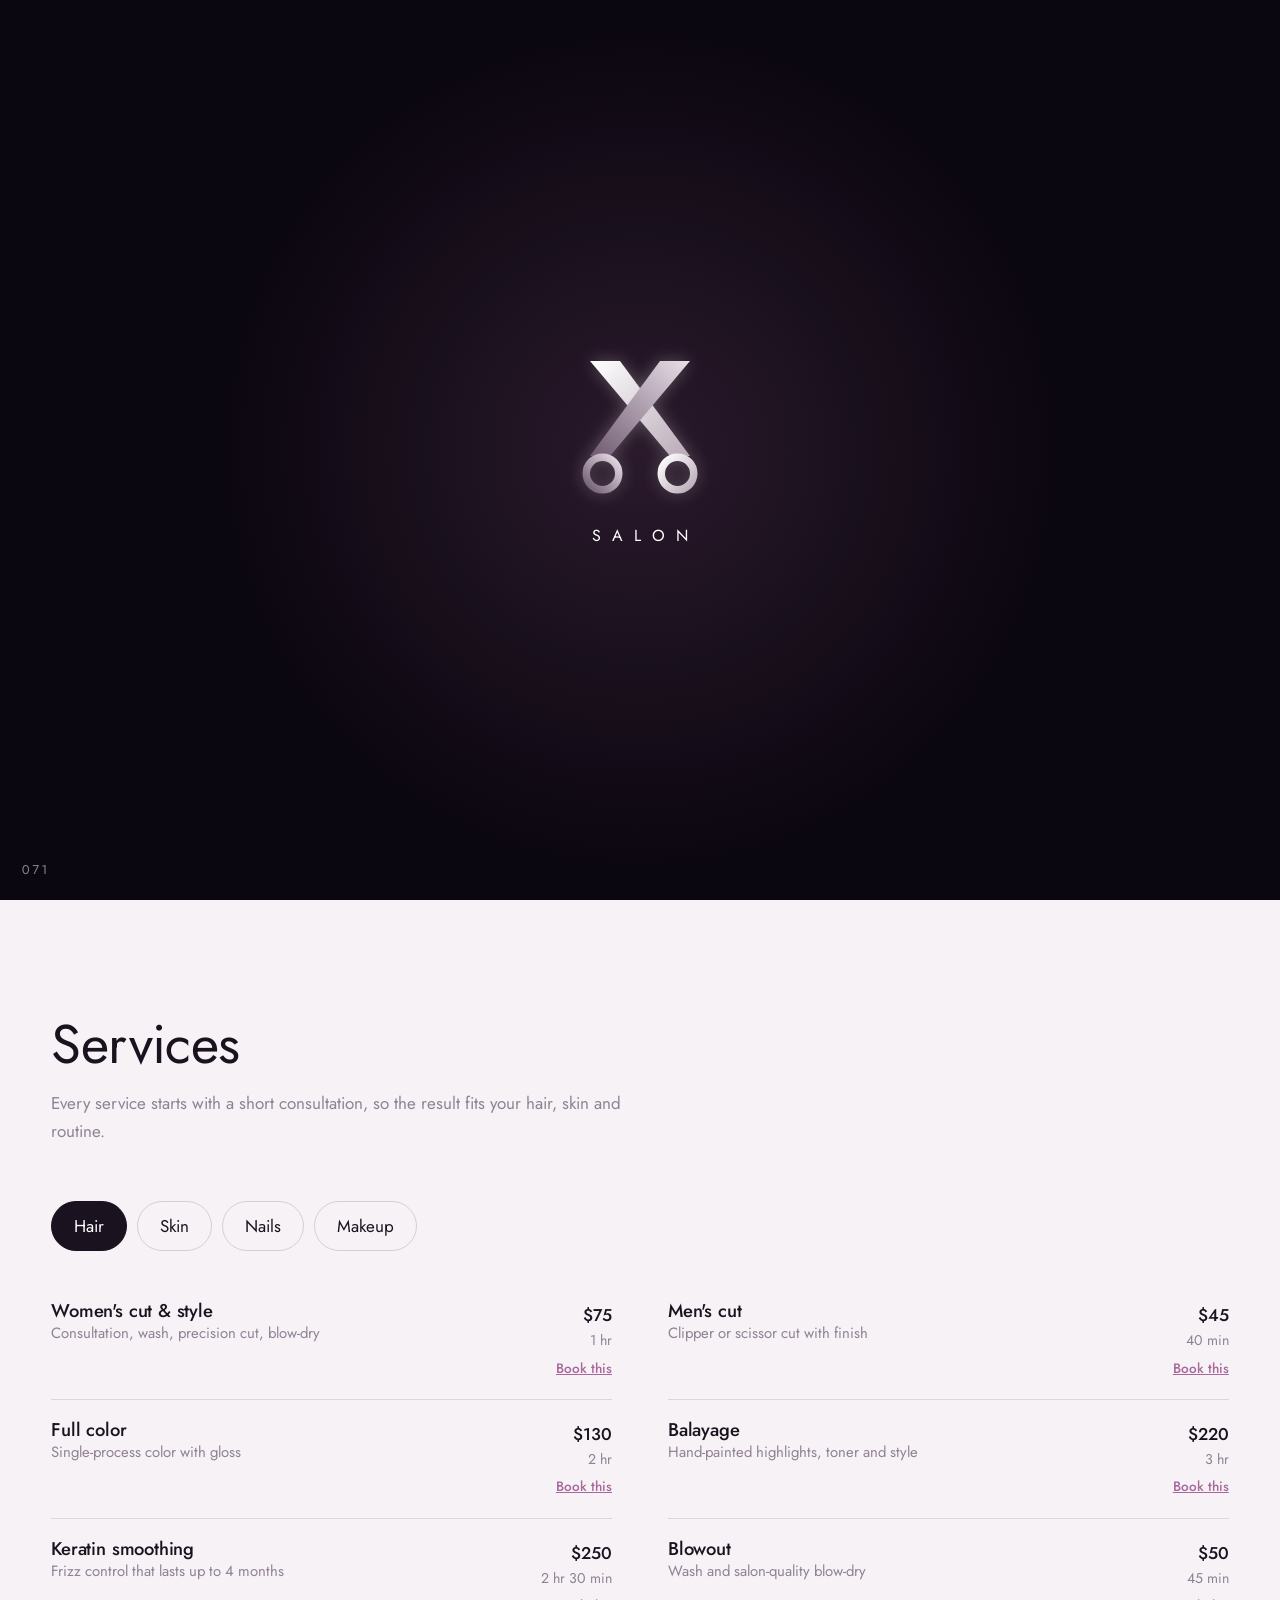
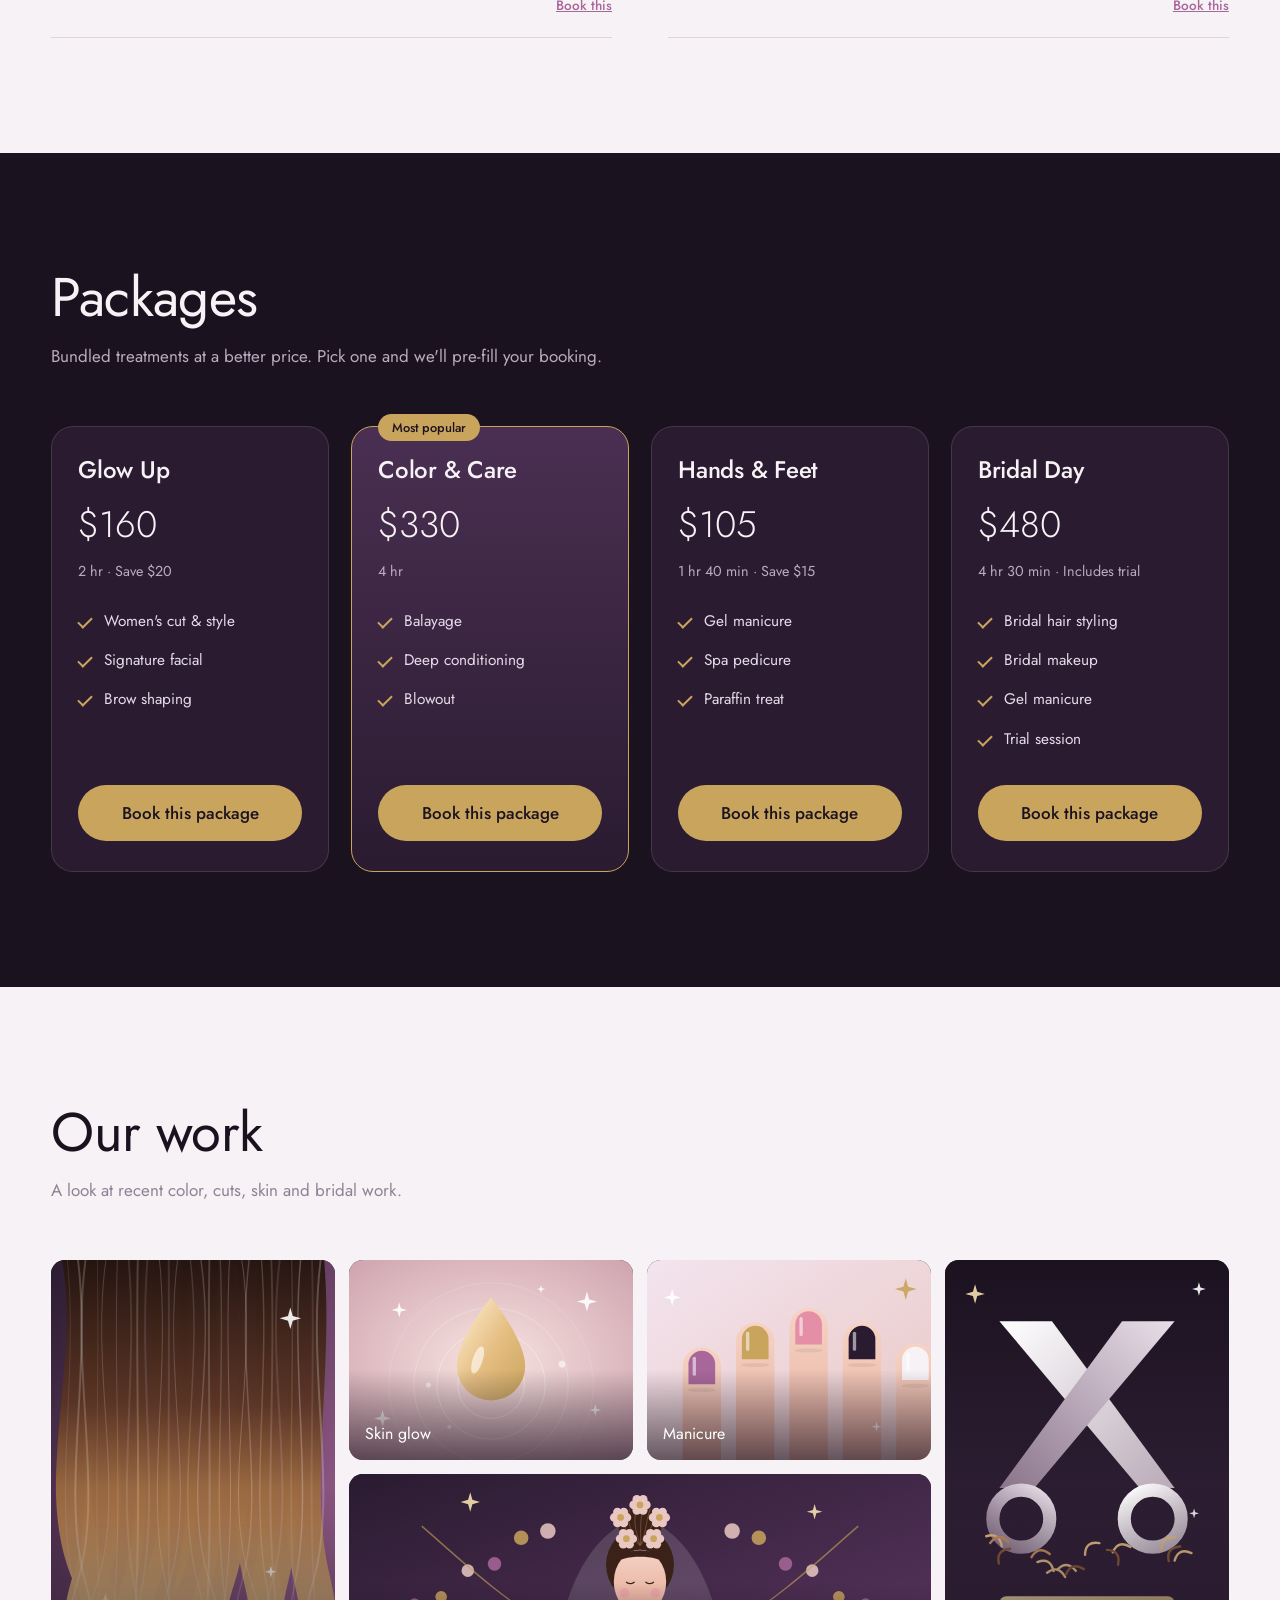
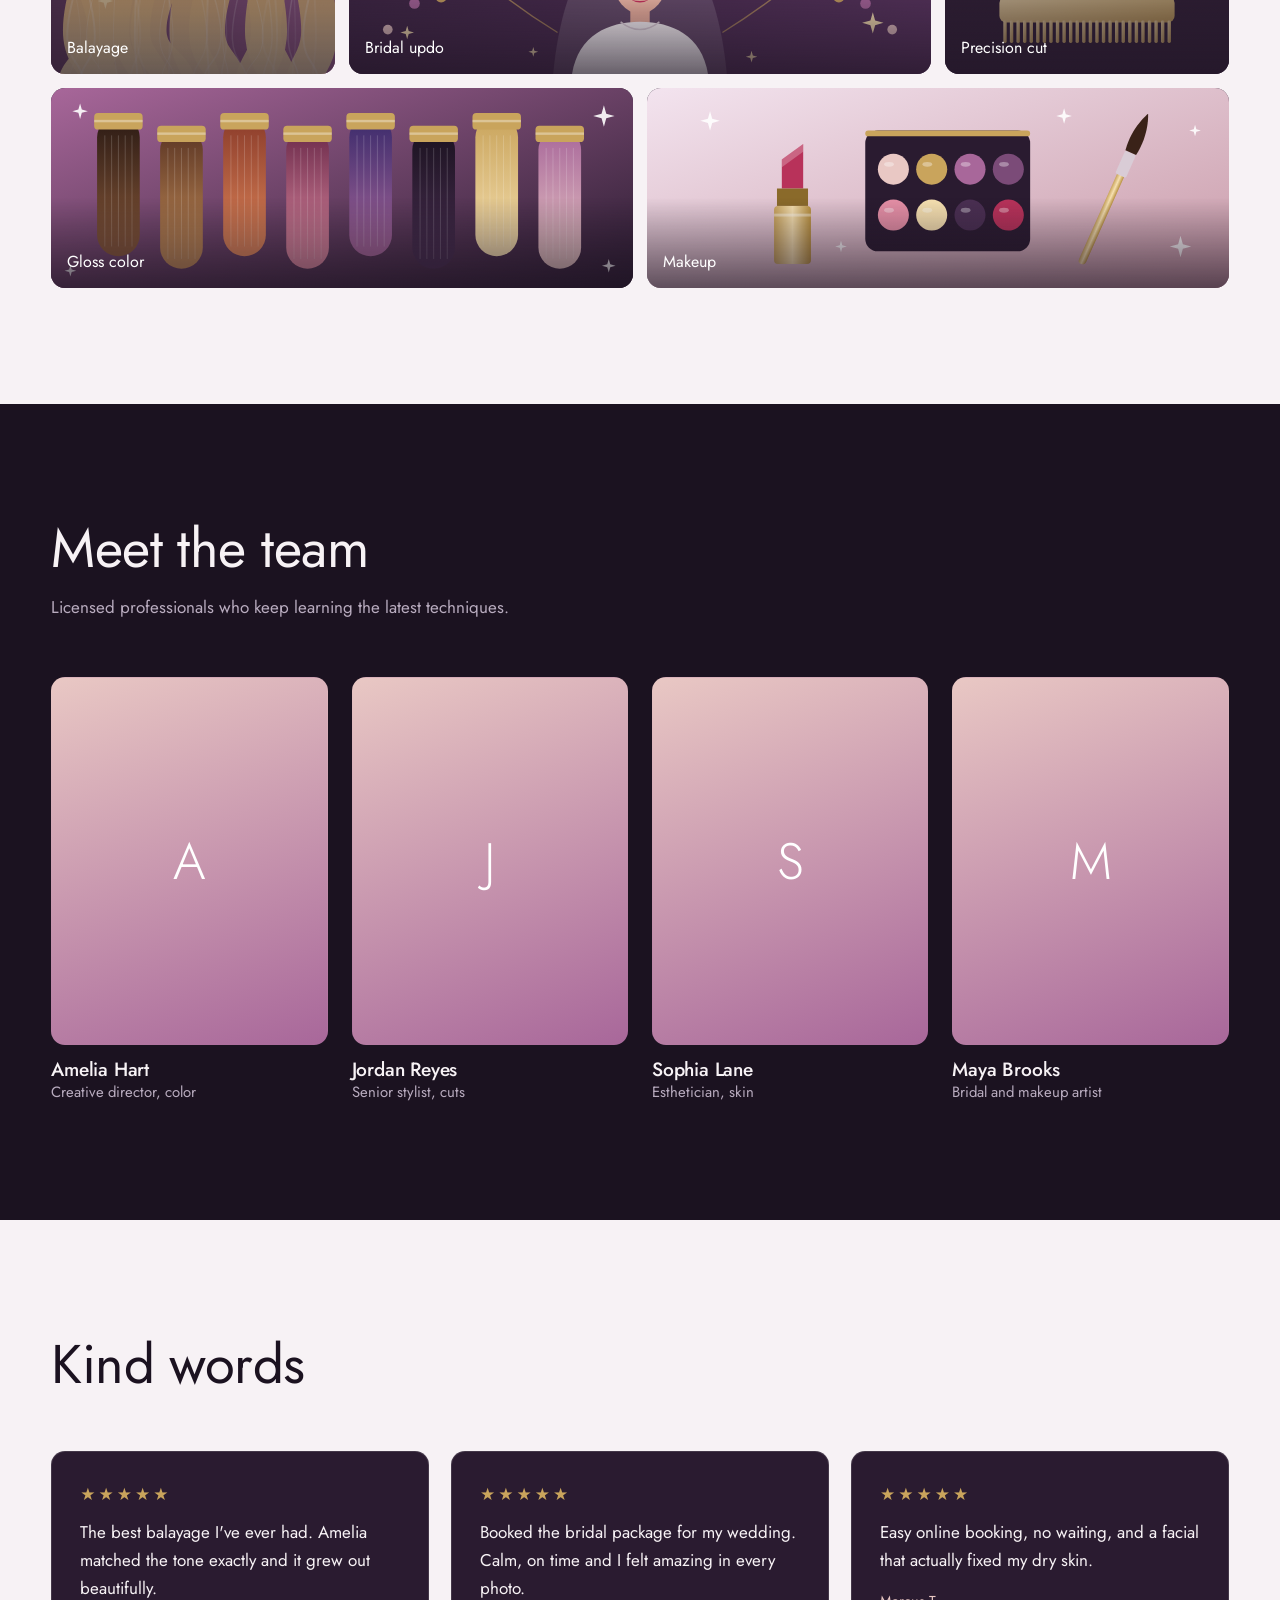
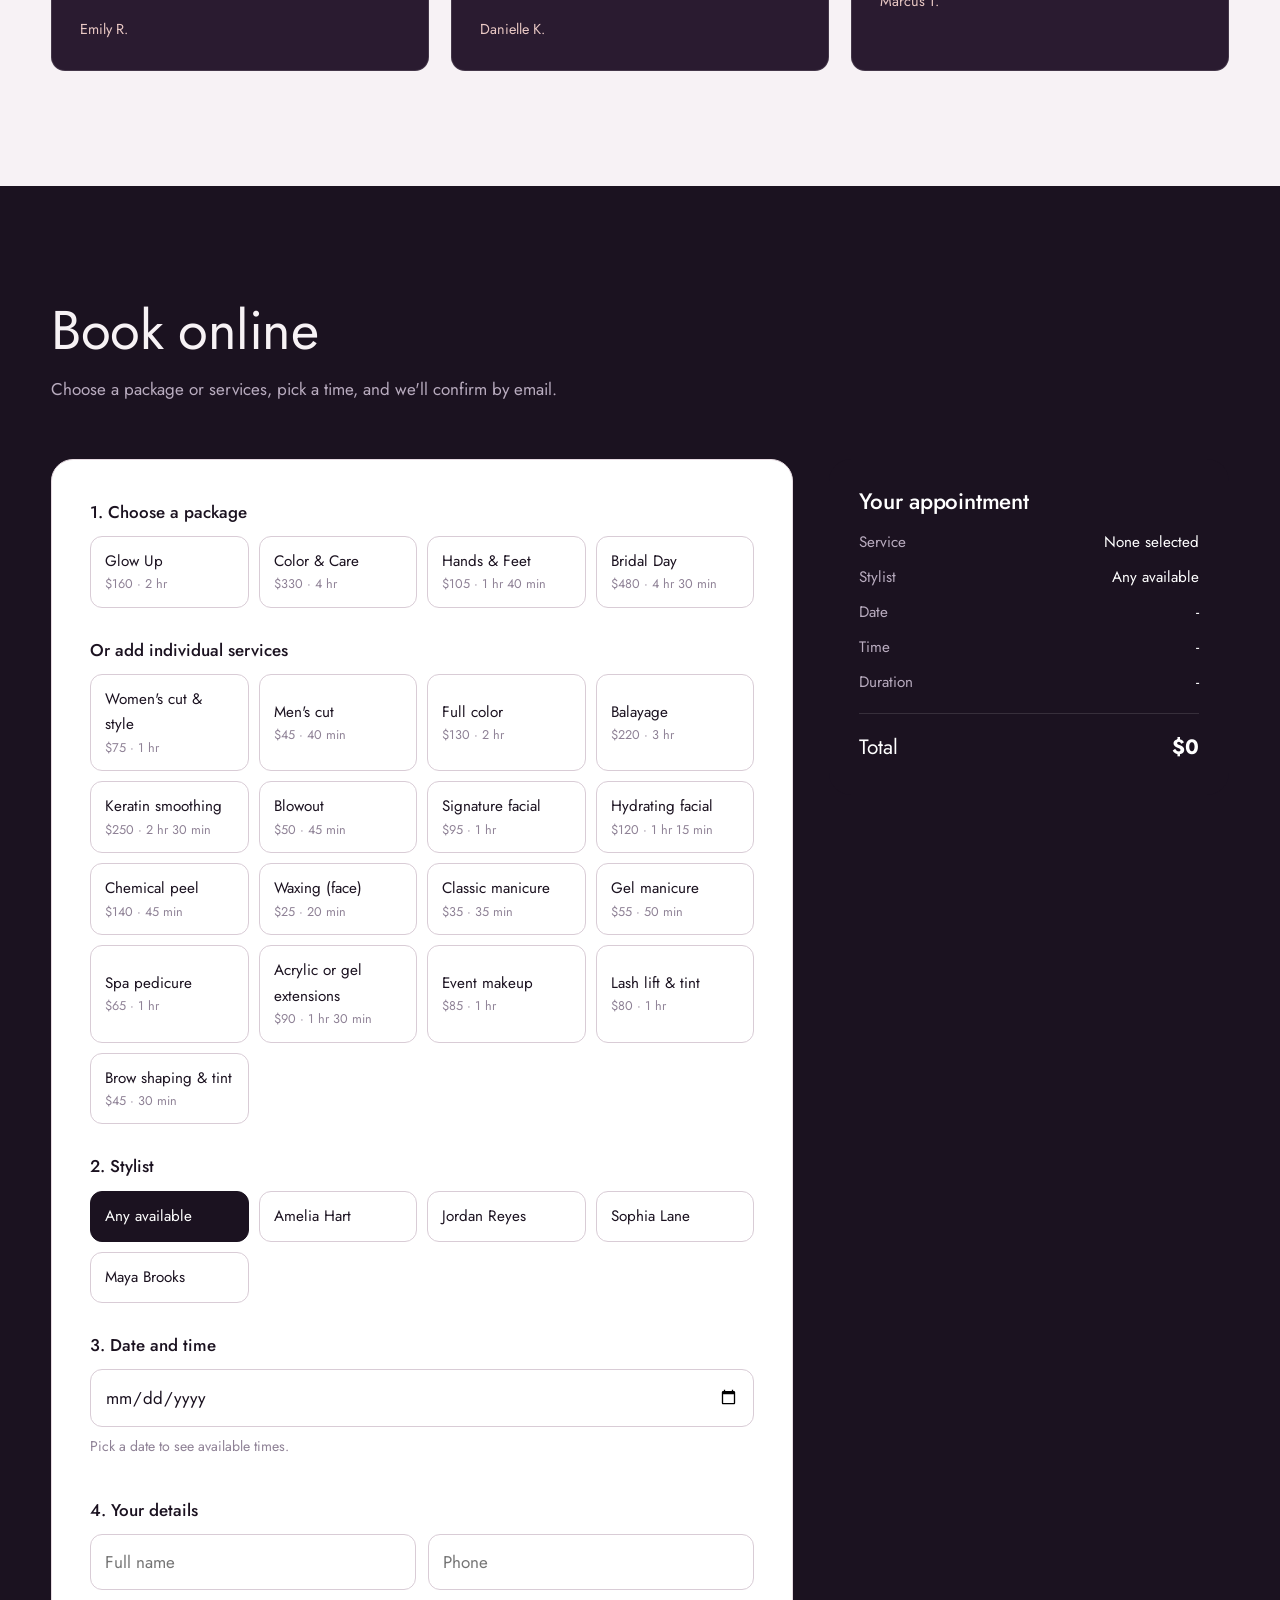
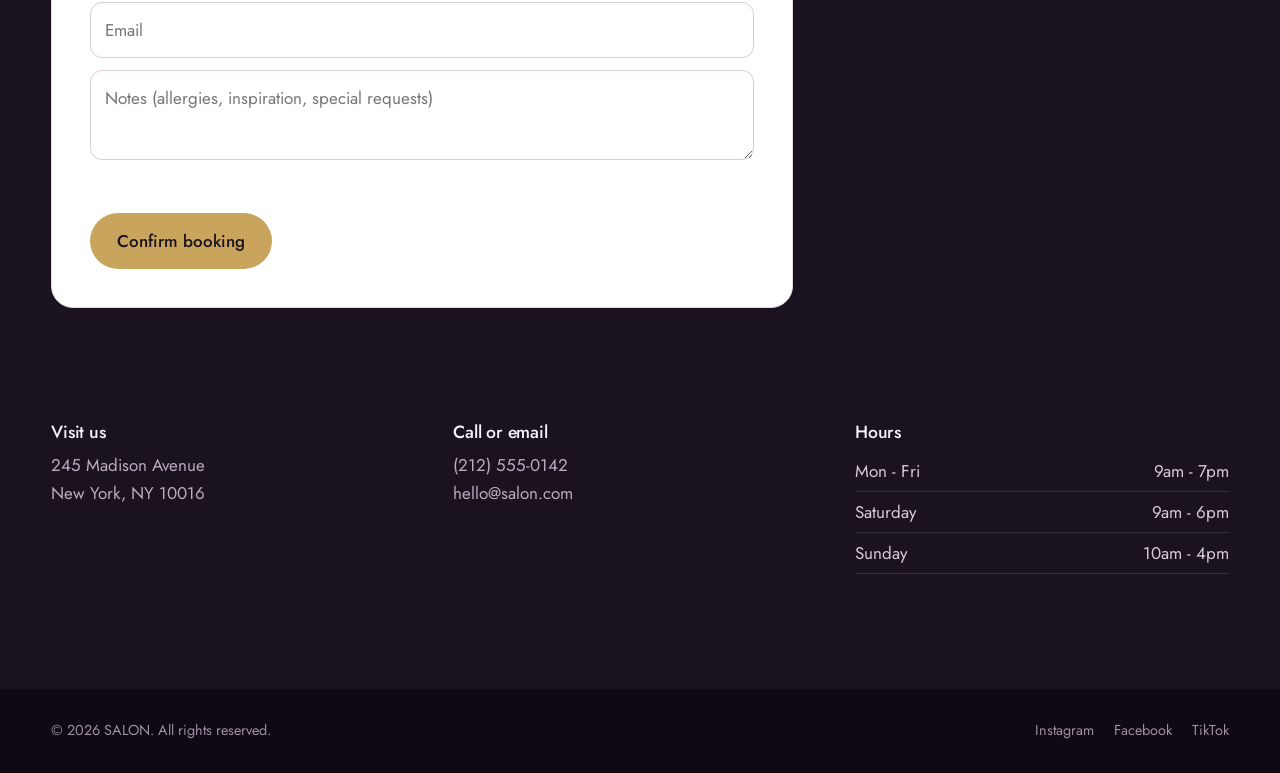
==== salon/index.html @ 7f87c33a "Add SALON website" ====
<!DOCTYPE html>
<html lang="en">
<head>
<meta charset="utf-8">
<meta name="viewport" content="width=device-width, initial-scale=1, viewport-fit=cover">
<title>SALON | Hair, Skin, Nails &amp; Bridal</title>
<meta name="description" content="SALON is a full-service beauty salon offering hair, color, skin, nails, makeup and bridal packages. Book your appointment online.">
<meta name="theme-color" content="#1b1220">
<link rel="icon" type="image/svg+xml" href="assets/logo.svg">
<link rel="preconnect" href="https://fonts.googleapis.com">
<link rel="preconnect" href="https://fonts.gstatic.com" crossorigin>
<link href="https://fonts.googleapis.com/css2?family=Jost:wght@300;400;500&display=swap" rel="stylesheet">
<script>document.documentElement.classList.add("js")</script>
<link rel="stylesheet" href="css/style.css">
</head>
<body class="lock">

<!-- INTRO ANIMATION -->
<div id="intro" aria-hidden="true">
  <div class="intro-glow"></div>
  <div class="intro-center">
    <!-- LOGO ANIMATION: scissor blades fly in, snip, sparkle -->
    <svg id="logo-animation" class="intro-logo" viewBox="0 0 120 120" fill="none" aria-hidden="true">
      <defs>
        <linearGradient id="ia" x1="0" y1="0" x2="1" y2="1"><stop offset="0" stop-color="#fff"/><stop offset="1" stop-color="#b9aab8"/></linearGradient>
        <linearGradient id="ib" x1="1" y1="0" x2="0" y2="1"><stop offset="0" stop-color="#e9dfe8"/><stop offset="1" stop-color="#6f5a70"/></linearGradient>
      </defs>
      <g class="blade blade-a"><path d="M20 8 L44 8 L100 84 L84 84 Z" fill="url(#ia)"/><circle cx="90" cy="98" r="13" stroke="url(#ia)" stroke-width="6"/></g>
      <g class="blade blade-b"><path d="M100 8 L76 8 L20 84 L36 84 Z" fill="url(#ib)"/><circle cx="30" cy="98" r="13" stroke="url(#ib)" stroke-width="6"/></g>
      <path class="spark" d="M60 28 L63.5 40.5 L76 44 L63.5 47.5 L60 60 L56.5 47.5 L44 44 L56.5 40.5Z" fill="#fff"/>
    </svg>
    <div class="intro-name">SALON</div>
  </div>
  <div class="intro-count" id="count">001</div>
</div>

<header class="nav" id="nav">
  <div class="wrap nav-in">
    <a href="#top" class="brand" aria-label="SALON home"><img src="assets/logo.svg" alt="">SALON</a>
    <button class="burger" id="burger" aria-label="Open menu" aria-expanded="false" aria-controls="menu"><span></span></button>
    <nav class="menu" id="menu" aria-label="Main">
      <a href="#services">Services</a>
      <a href="#packages">Packages</a>
      <a href="#gallery">Gallery</a>
      <a href="#team">Team</a>
      <a href="#contact">Contact</a>
      <a href="#booking" class="btn sm">Book now</a>
    </nav>
  </div>
</header>

<main id="top">
  <section class="hero">
    <div class="wrap hero-grid">
      <div>
        <h1 class="hz" style="--d:.05s">Look like you. Only more so.</h1>
        <p class="hz" style="--d:.2s">Hair, color, skin, nails and bridal artistry from a team that listens first. Choose a service or a package and reserve your chair in under two minutes.</p>
        <div class="hero-cta hz" style="--d:.35s">
          <a href="#booking" class="btn">Book an appointment</a>
          <a href="#packages" class="btn ghost">See packages</a>
        </div>
        <div class="hero-stats hz" style="--d:.5s">
          <div><b>12+</b><span>Years in business</span></div>
          <div><b>8,500</b><span>Happy clients</span></div>
          <div><b>4.9/5</b><span>Average rating</span></div>
        </div>
      </div>
      <div class="hero-art hz" style="--d:.2s" role="img" aria-label="SALON emblem: crossed scissors">
        <!-- Replace with a real photo: set background-image on .hero-art or add an <img> -->
        <img class="mark" src="assets/logo.svg" alt="">
        <div class="badge">Walk-ins welcome when chairs are free. Booking guarantees yours.</div>
      </div>
    </div>
  </section>

  <section id="services">
    <div class="wrap">
      <div class="sec-head"><h2>Services</h2><p>Every service starts with a short consultation, so the result fits your hair, skin and routine.</p></div>
      <div class="tabs" role="tablist" id="tabs" aria-label="Service categories"></div>
      <div class="svc-list" id="svcList"></div>
    </div>
  </section>

  <section id="packages" class="dark">
    <div class="wrap">
      <div class="sec-head"><h2>Packages</h2><p>Bundled treatments at a better price. Pick one and we'll pre-fill your booking.</p></div>
      <div class="pk-grid" id="pkGrid"></div>
    </div>
  </section>

  <section id="gallery">
    <div class="wrap">
      <div class="sec-head"><h2>Our work</h2><p>A look at recent color, cuts, skin and bridal work.</p></div>
      <!-- Replace the images in assets/gallery/ with your own photos (keep the file names or edit the src) -->
      <div class="gal">
        <div data-l="Balayage"><img src="assets/gallery/balayage.svg" alt="Balayage hair color" loading="lazy"></div>
        <div data-l="Skin glow"><img src="assets/gallery/skin.svg" alt="Glow facial serum" loading="lazy"></div>
        <div data-l="Manicure"><img src="assets/gallery/manicure.svg" alt="Colorful manicure" loading="lazy"></div>
        <div data-l="Precision cut"><img src="assets/gallery/cut.svg" alt="Scissors and comb" loading="lazy"></div>
        <div data-l="Bridal updo"><img src="assets/gallery/bridal.svg" alt="Bridal updo with veil and flowers" loading="lazy"></div>
        <div data-l="Gloss color"><img src="assets/gallery/color.svg" alt="Hair color swatches" loading="lazy"></div>
        <div data-l="Makeup"><img src="assets/gallery/makeup.svg" alt="Lipstick, palette and brush" loading="lazy"></div>
      </div>
    </div>
  </section>

  <section id="team" class="dark">
    <div class="wrap">
      <div class="sec-head"><h2>Meet the team</h2><p>Licensed professionals who keep learning the latest techniques.</p></div>
      <div class="team">
        <div class="mem"><div class="ph">A</div><h4>Amelia Hart</h4><p>Creative director, color</p></div>
        <div class="mem"><div class="ph">J</div><h4>Jordan Reyes</h4><p>Senior stylist, cuts</p></div>
        <div class="mem"><div class="ph">S</div><h4>Sophia Lane</h4><p>Esthetician, skin</p></div>
        <div class="mem"><div class="ph">M</div><h4>Maya Brooks</h4><p>Bridal and makeup artist</p></div>
      </div>
    </div>
  </section>

  <section id="reviews">
    <div class="wrap">
      <div class="sec-head"><h2>Kind words</h2></div>
      <div class="rev">
        <blockquote><div class="st">★★★★★</div>The best balayage I've ever had. Amelia matched the tone exactly and it grew out beautifully.<cite>Emily R.</cite></blockquote>
        <blockquote><div class="st">★★★★★</div>Booked the bridal package for my wedding. Calm, on time and I felt amazing in every photo.<cite>Danielle K.</cite></blockquote>
        <blockquote><div class="st">★★★★★</div>Easy online booking, no waiting, and a facial that actually fixed my dry skin.<cite>Marcus T.</cite></blockquote>
      </div>
    </div>
  </section>

  <section id="booking" class="dark">
    <div class="wrap">
      <div class="sec-head"><h2>Book online</h2><p>Choose a package or services, pick a time, and we'll confirm by email.</p></div>
      <div class="book-wrap">
        <div class="panel" style="color:var(--ink)">
          <form id="bookForm" novalidate>
            <div class="step"><span class="lbl">1. Choose a package</span><div class="choice" id="bPk"></div></div>
            <div class="step"><span class="lbl">Or add individual services</span><div class="choice" id="bSvc"></div></div>
            <div class="step"><span class="lbl">2. Stylist</span><div class="choice" id="bSt"></div></div>
            <div class="step">
              <span class="lbl">3. Date and time</span>
              <input type="date" id="date" aria-label="Appointment date" required>
              <div class="err" id="dateNote"></div>
              <div class="choice times" id="bTime" style="margin-top:10px"></div>
            </div>
            <div class="step">
              <span class="lbl">4. Your details</span>
              <div class="field">
                <input id="name" placeholder="Full name" autocomplete="name" required>
                <input id="phone" type="tel" placeholder="Phone" autocomplete="tel" required>
                <input id="email" type="email" class="full" placeholder="Email" autocomplete="email" required>
                <textarea id="notes" class="full" placeholder="Notes (allergies, inspiration, special requests)"></textarea>
              </div>
            </div>
            <div class="err" id="err" role="alert"></div>
            <button class="btn" type="submit" style="margin-top:8px">Confirm booking</button>
          </form>
          <div class="ok" id="ok" tabindex="-1">
            <div class="tick"><svg viewBox="0 0 24 24" fill="none" stroke="#1b1220" stroke-width="3" stroke-linecap="round" stroke-linejoin="round"><path d="M5 12l5 5 9-10"/></svg></div>
            <h3 style="font-size:1.8rem">You're booked</h3>
            <p id="okMsg" style="margin:12px 0 22px;color:#5d5163"></p>
            <button class="btn dk" id="again">Make another booking</button>
          </div>
        </div>
        <aside class="summary" aria-live="polite">
          <h3>Your appointment</h3>
          <dl>
            <dt>Service</dt><dd id="sSvc">None selected</dd>
            <dt>Stylist</dt><dd id="sSt">Any available</dd>
            <dt>Date</dt><dd id="sDate">-</dd>
            <dt>Time</dt><dd id="sTime">-</dd>
            <dt>Duration</dt><dd id="sDur">-</dd>
          </dl>
          <div class="tot"><span>Total</span><b id="sTot">$0</b></div>
        </aside>
      </div>
    </div>
  </section>

  <section id="contact" class="dark" style="padding-top:0">
    <div class="wrap contact">
      <div><h4>Visit us</h4><p>245 Madison Avenue<br>New York, NY 10016</p></div>
      <div><h4>Call or email</h4><p><a href="tel:+12125550142">(212) 555-0142</a><br><a href="mailto:hello@salon.com">hello@salon.com</a></p></div>
      <div><h4>Hours</h4><ul class="hours"><li><span>Mon - Fri</span><span>9am - 7pm</span></li><li><span>Saturday</span><span>9am - 6pm</span></li><li><span>Sunday</span><span>10am - 4pm</span></li></ul></div>
    </div>
  </section>
</main>

<footer><div class="wrap"><span>&copy; <span id="yr"></span> SALON. All rights reserved.</span><span class="soc"><a href="#">Instagram</a><a href="#">Facebook</a><a href="#">TikTok</a></span></div></footer>

<script src="js/main.js"></script>
</body>
</html>
---- salon/css/style.css ----
:root{
  --ink:#1b1220; --plum:#2a1b30; --pearl:#f7f2f5; --rose:#e9c8c4;
  --orchid:#a8679a; --gold:#c9a45c; --muted:#8f8296; --line:rgba(255,255,255,.12);
  --font:'Jost',system-ui,-apple-system,'Segoe UI',Roboto,Arial,sans-serif;
  --r:14px;
}
*{box-sizing:border-box;margin:0;padding:0}
html{scroll-behavior:smooth;scroll-padding-top:76px}
body{font-family:var(--font);background:var(--pearl);color:var(--ink);line-height:1.65;font-size:17px;-webkit-font-smoothing:antialiased;overflow-x:hidden}
button,input,select,textarea{font:inherit;color:inherit}
img,svg{display:block;max-width:100%}
a{color:inherit;text-decoration:none}
:focus-visible{outline:2px solid var(--gold);outline-offset:3px}
h1,h2,h3,h4{font-weight:500;line-height:1.1;letter-spacing:-.01em}
.wrap{width:min(1180px,92%);margin-inline:auto}
section{padding:clamp(64px,9vw,120px) 0}
.dark{background:var(--ink);color:var(--pearl)}
.sec-head{max-width:620px;margin-bottom:clamp(32px,5vw,56px)}
.sec-head h2{font-size:clamp(2rem,5vw,3.4rem);font-weight:400}
.sec-head p{margin-top:14px;color:var(--muted)}
.dark .sec-head p{color:#b9acbf}

/* ===== INTRO (follows your animation) ===== */
#intro{position:fixed;inset:0;z-index:1000;background:#0b0710;display:grid;place-items:center;overflow:hidden}
#intro.done{display:none}
.intro-glow{position:absolute;inset:0;background:radial-gradient(circle at 50% 50%,rgba(168,103,154,.2),transparent 55%);opacity:0;animation:glow 3s ease forwards}
.intro-center{display:flex;flex-direction:column;align-items:center;gap:22px;transform-origin:50% 38%}
.intro-logo{width:clamp(96px,18vw,150px);opacity:0;transform:scale(.9);animation:logoIn 1s .2s ease forwards;overflow:visible}
.intro-name{font-size:clamp(.8rem,2.4vw,1rem);letter-spacing:.7em;margin-right:-.7em;font-weight:400;color:#fff;opacity:0;animation:nameIn 1.1s 1.9s ease forwards}
.intro-count{position:absolute;left:22px;bottom:20px;font-size:.8rem;letter-spacing:.2em;color:#8c8190;font-variant-numeric:tabular-nums}
#intro.zoom{animation:reveal 1.25s ease forwards}
#intro.zoom .intro-center{animation:zoom 1.25s cubic-bezier(.7,0,.2,1) forwards}
#intro.zoom .intro-count,#intro.zoom .intro-glow{opacity:0;transition:opacity .3s}
@keyframes fade{to{opacity:1}}
@keyframes glow{to{opacity:1}}
@keyframes logoIn{60%{filter:drop-shadow(0 0 22px rgba(255,255,255,.55))}to{opacity:1;transform:scale(1);filter:drop-shadow(0 0 8px rgba(255,255,255,.25))}}
@keyframes zoom{0%{transform:scale(1);opacity:1}70%{opacity:.55}100%{transform:scale(26);opacity:0}}
@keyframes reveal{0%{background:#0b0710}60%{background:rgba(11,7,16,.55)}100%{background:rgba(11,7,16,0)}}
body.lock{overflow:hidden}

/* ===== NAV ===== */
.nav{position:fixed;top:0;left:0;right:0;z-index:50;transition:background .3s,box-shadow .3s}
.nav.solid{background:rgba(27,18,32,.92);backdrop-filter:blur(10px);box-shadow:0 1px 0 var(--line)}
.nav-in{display:flex;align-items:center;justify-content:space-between;height:72px;color:#fff}
.brand{display:flex;align-items:center;gap:12px;font-weight:500;letter-spacing:.35em}
.brand img{width:30px;height:30px}
.menu{display:flex;gap:30px;align-items:center;font-size:.95rem}
.menu a{opacity:.85;transition:opacity .2s,color .2s}
.btn{display:inline-flex;align-items:center;justify-content:center;gap:8px;padding:13px 26px;border-radius:999px;border:1px solid transparent;background:var(--gold);color:var(--ink);font-weight:500;cursor:pointer;transition:transform .2s,background .2s,box-shadow .2s}

.btn.ghost{background:transparent;color:#fff;border-color:rgba(255,255,255,.45)}

.btn.sm{padding:9px 20px;font-size:.92rem}
.burger{display:none;width:44px;height:44px;background:none;border:0;cursor:pointer;position:relative}
.burger span,.burger span::before,.burger span::after{content:"";position:absolute;left:11px;width:22px;height:2px;background:#fff;transition:.3s}
.burger span{top:21px}.burger span::before{top:-7px;left:0}.burger span::after{top:7px;left:0}
.burger.open span{background:transparent}.burger.open span::before{top:0;transform:rotate(45deg)}.burger.open span::after{top:0;transform:rotate(-45deg)}

/* ===== HERO ===== */
.hero{min-height:100svh;display:flex;align-items:center;padding:110px 0 70px;color:#fff;position:relative;overflow:hidden;
  background:radial-gradient(circle at 78% 30%,rgba(168,103,154,.45),transparent 45%),radial-gradient(circle at 10% 90%,rgba(201,164,92,.18),transparent 40%),linear-gradient(160deg,#1b1220,#2a1b30 60%,#3a2640)}
.hero-grid{display:grid;grid-template-columns:1.15fr .85fr;gap:48px;align-items:center}
.hero h1{font-size:clamp(2.6rem,7vw,5.4rem);font-weight:400;max-width:12ch}
.hero p{margin:22px 0 32px;max-width:46ch;color:#d8cadd;font-size:1.1rem}
.hero-cta{display:flex;gap:14px;flex-wrap:wrap}
.hero-stats{display:flex;gap:36px;margin-top:48px;flex-wrap:wrap}
.hero-stats b{display:block;font-size:1.7rem;font-weight:500}
.hero-stats span{color:#b9acbf;font-size:.9rem}
.hero-art{aspect-ratio:4/5;border-radius:220px 220px 20px 20px;position:relative;overflow:hidden;border:1px solid var(--line);
  background:linear-gradient(180deg,rgba(233,200,196,.25),rgba(168,103,154,.35)),#3a2640}
.hero-art img.mark{position:absolute;inset:0;margin:auto;width:46%;opacity:.9}
.hero-art .badge{position:absolute;left:16px;bottom:16px;right:16px;background:rgba(27,18,32,.7);backdrop-filter:blur(8px);border:1px solid var(--line);border-radius:var(--r);padding:14px 18px;font-size:.92rem}

/* ===== SERVICES ===== */
.tabs{display:flex;gap:10px;flex-wrap:wrap;margin-bottom:30px}
.tab{padding:10px 22px;border-radius:999px;border:1px solid #d9ccd6;background:transparent;cursor:pointer;transition:.2s}
.tab[aria-selected=true]{background:var(--ink);color:#fff;border-color:var(--ink)}
.svc-list{display:grid;grid-template-columns:repeat(2,1fr);gap:0 56px}
.svc{display:flex;justify-content:space-between;gap:20px;padding:20px 0;border-bottom:1px solid #e0d4dc}
.svc h4{font-size:1.15rem;font-weight:500}
.svc p{color:var(--muted);font-size:.93rem}
.svc .price{font-weight:500;white-space:nowrap;text-align:right}
.svc .book{font-size:.85rem;color:var(--orchid);background:none;border:0;cursor:pointer;padding:0;margin-top:4px;text-decoration:underline;display:block;margin-left:auto}

/* ===== PACKAGES ===== */
.pk-grid{display:grid;grid-template-columns:repeat(auto-fit,minmax(240px,1fr));gap:22px}
.pk{background:var(--plum);border:1px solid var(--line);border-radius:22px;padding:30px 26px;display:flex;flex-direction:column;position:relative;transition:transform .25s,border-color .25s}
.pk:hover{transform:translateY(-6px);border-color:var(--gold)}
.pk.pop{background:linear-gradient(180deg,#4a2f52,#2a1b30);border-color:var(--gold)}
.pk .tag{position:absolute;top:-13px;left:26px;background:var(--gold);color:var(--ink);font-size:.8rem;padding:3px 14px;border-radius:999px;font-weight:500}
.pk h3{font-size:1.5rem}
.pk .pr{font-size:2.3rem;margin:12px 0 4px;font-weight:300}
.pk .dur{color:#b9acbf;font-size:.9rem;margin-bottom:18px}
.pk ul{list-style:none;margin-bottom:26px;flex:1}
.pk li{padding:7px 0 7px 26px;position:relative;font-size:.96rem;color:#e6dbe9}
.pk li::before{content:"";position:absolute;left:0;top:15px;width:12px;height:6px;border-left:2px solid var(--gold);border-bottom:2px solid var(--gold);transform:rotate(-45deg)}

/* ===== GALLERY ===== */
.gal{display:grid;grid-template-columns:repeat(4,1fr);grid-auto-rows:200px;gap:14px;grid-template-areas:"a b c d" "a e e d" "f f g g"}
.gal div{border-radius:var(--r);position:relative;overflow:hidden;background:#2a1b30}
.gal div:nth-child(1){grid-area:a}.gal div:nth-child(2){grid-area:b}.gal div:nth-child(3){grid-area:c}.gal div:nth-child(4){grid-area:d}
.gal div:nth-child(5){grid-area:e}.gal div:nth-child(6){grid-area:f}.gal div:nth-child(7){grid-area:g}
.gal img{width:100%;height:100%;object-fit:cover;transition:transform .8s cubic-bezier(.2,.7,.2,1)}
.gal div::before{content:"";position:absolute;inset:0;background:linear-gradient(180deg,transparent 55%,rgba(27,18,32,.65));z-index:1;transition:background .4s}
.gal div::after{content:attr(data-l);position:absolute;left:16px;bottom:13px;color:#fff;font-size:1rem;z-index:2;transition:color .3s,transform .4s}
.gal div:hover img{transform:scale(1.12)}
.gal div:hover::before{background:linear-gradient(180deg,rgba(168,103,154,.15),rgba(42,27,48,.8))}
.gal div:hover::after{color:var(--gold);transform:translateY(-6px)}

/* ===== TEAM / REVIEWS ===== */
.team{display:grid;grid-template-columns:repeat(auto-fit,minmax(210px,1fr));gap:24px}
.mem .ph{aspect-ratio:3/4;border-radius:var(--r);background:linear-gradient(160deg,var(--rose),var(--orchid));display:grid;place-items:center;font-size:3.2rem;color:#fff;font-weight:300;margin-bottom:14px;background-size:cover;background-position:center}
.mem h4{font-size:1.2rem;transition:color .3s}.mem p{color:#b9acbf;font-size:.93rem}
.rev{display:grid;grid-template-columns:repeat(auto-fit,minmax(260px,1fr));gap:22px}
.rev blockquote{background:var(--plum);color:var(--pearl);border:1px solid var(--line);border-radius:var(--r);padding:28px;transition:transform .3s,background .3s,border-color .3s}
.rev .st{color:var(--gold);letter-spacing:3px;margin-bottom:10px}
.rev cite{display:block;margin-top:16px;font-style:normal;color:var(--rose);font-size:.9rem}

/* ===== BOOKING ===== */
.book-wrap{display:grid;grid-template-columns:1.3fr .7fr;gap:36px;align-items:start}
.panel{background:#fff;border:1px solid #e6dae1;border-radius:22px;padding:clamp(22px,4vw,38px)}
.step{margin-bottom:28px}
.step>.lbl{display:block;font-weight:500;margin-bottom:10px}
.choice{display:grid;grid-template-columns:repeat(auto-fill,minmax(150px,1fr));gap:10px}
.chip{border:1px solid #d9ccd6;background:#fff;border-radius:12px;padding:12px 14px;cursor:pointer;text-align:left;transition:.2s;font-size:.95rem}
.chip small{display:block;color:var(--muted)}
.chip:hover{border-color:var(--orchid)}
.chip[aria-pressed=true]{background:var(--ink);color:#fff;border-color:var(--ink)}
.chip[aria-pressed=true] small{color:#d4c4d8}
.chip:disabled{opacity:.35;cursor:not-allowed;text-decoration:line-through}
.times{grid-template-columns:repeat(auto-fill,minmax(100px,1fr))}
.field{display:grid;grid-template-columns:1fr 1fr;gap:12px}
input,select,textarea{width:100%;padding:13px 14px;border:1px solid #d9ccd6;border-radius:12px;background:#fff}
textarea{resize:vertical;min-height:90px}
.field .full{grid-column:1/-1}
.summary{position:sticky;top:92px;background:var(--ink);color:#fff;border-radius:22px;padding:30px}
.summary h3{font-size:1.4rem;margin-bottom:16px}
.summary dl{display:grid;grid-template-columns:auto 1fr;gap:10px 16px;font-size:.95rem}
.summary dt{color:#b9acbf}.summary dd{text-align:right}
.summary .tot{border-top:1px solid var(--line);margin-top:18px;padding-top:16px;display:flex;justify-content:space-between;font-size:1.3rem}
.err{color:#b3261e;font-size:.88rem;margin-top:8px;min-height:1.2em}
.ok{display:none;text-align:center;padding:30px 10px}
.ok .tick{width:64px;height:64px;border-radius:50%;background:var(--gold);margin:0 auto 18px;display:grid;place-items:center}
.ok .tick svg{width:30px}

/* ===== CONTACT / FOOTER ===== */
.contact{display:grid;grid-template-columns:repeat(auto-fit,minmax(230px,1fr));gap:28px}
.contact h4{margin-bottom:8px;font-size:1.1rem}.contact p{color:#b9acbf}
.hours li{display:flex;justify-content:space-between;list-style:none;color:#d8cadd;border-bottom:1px solid var(--line);padding:6px 0}
footer{background:#0f0913;color:#9d90a3;padding:30px 0;font-size:.9rem}
footer .wrap{display:flex;justify-content:space-between;gap:14px;flex-wrap:wrap}


/* ===== HOVER COLORS (everything clickable changes color) ===== */
.brand{transition:color .25s}.brand:hover{color:var(--gold)}
.menu a:not(.btn):hover{color:var(--gold);opacity:1}
.btn{transition:transform .25s,background .25s,color .25s,border-color .25s,box-shadow .25s}
.btn:hover{transform:translateY(-3px);background:var(--orchid);color:#fff;box-shadow:0 12px 26px rgba(168,103,154,.45)}
.btn.ghost:hover{background:var(--gold);color:var(--ink);border-color:var(--gold);box-shadow:0 12px 26px rgba(201,164,92,.35)}
.btn.dk{background:var(--ink);color:#fff}.btn.dk:hover{background:var(--orchid)}
.burger:hover span,.burger:hover span::before,.burger:hover span::after{background:var(--gold)}
.burger.open:hover span{background:transparent}
.tab:hover{background:var(--rose);border-color:var(--rose)}
.tab[aria-selected=true]:hover{background:var(--orchid);border-color:var(--orchid);color:#fff}
.chip{transition:background .25s,border-color .25s,color .25s,transform .2s}
.chip:hover{background:#f1dff0;border-color:var(--orchid);transform:translateY(-2px)}
.chip[aria-pressed=true]:hover{background:var(--orchid);border-color:var(--orchid);color:#fff}
.chip[aria-pressed=true]:hover small{color:#fff}
.chip:disabled:hover{background:#fff;border-color:#d9ccd6;transform:none}
.svc{transition:background .25s,padding .25s,border-radius .25s;animation:zoomIn .55s cubic-bezier(.2,.7,.2,1) backwards}
.svc:hover{background:#efe0ec;padding-inline:16px;border-radius:12px}
.svc h4{transition:color .25s}.svc:hover h4{color:var(--orchid)}
.svc .book{transition:color .2s}.svc .book:hover{color:var(--ink)}
.pk{transition:transform .3s,border-color .3s,background .3s}
.pk:hover{background:#3a2640}.pk.pop:hover{background:linear-gradient(180deg,#5a3560,#3a2640)}
.pk h3{transition:color .25s}.pk:hover h3{color:var(--gold)}
.hero-stats b{transition:color .25s}.hero-stats>div:hover b{color:var(--gold)}
.mem .ph{transition:transform .4s,filter .4s}.mem:hover .ph{transform:translateY(-8px) scale(1.02);filter:saturate(1.3)}
.mem:hover h4{color:var(--gold)}
.rev blockquote:hover{background:#3a2640;border-color:var(--gold);transform:translateY(-5px)}
.contact a{transition:color .2s}.contact a:hover{color:var(--gold)}
.hours li{transition:color .2s,padding .2s}.hours li:hover{color:var(--gold);padding-left:8px}
footer a{transition:color .2s}footer a:hover{color:var(--gold)}
footer .soc{display:flex;gap:20px}
input:hover,select:hover,textarea:hover{border-color:var(--orchid)}
input:focus,select:focus,textarea:focus{border-color:var(--orchid);box-shadow:0 0 0 3px rgba(168,103,154,.22);outline:none}
.summary{transition:box-shadow .3s}.summary:hover{box-shadow:0 0 0 1px var(--gold)}

/* ===== ZOOM-IN ANIMATIONS ===== */
@keyframes zoomIn{from{opacity:0;transform:scale(.82)}to{opacity:1;transform:scale(1)}}
@keyframes float{0%,100%{transform:translateY(0) scale(1)}50%{transform:translateY(-12px) scale(1.04)}}
@keyframes nameIn{from{opacity:0;letter-spacing:.2em;margin-right:-.2em}to{opacity:1;letter-spacing:.7em;margin-right:-.7em}}
.js .rv{opacity:0}
.js .rv.in{opacity:1;animation:zoomIn .85s var(--d,0s) cubic-bezier(.2,.7,.2,1) backwards}
.js .hz{opacity:0}
.js.ready .hz{opacity:1;animation:zoomIn 1.1s var(--d,0s) cubic-bezier(.2,.7,.2,1) backwards}
.hero-art img.mark{animation:float 6s ease-in-out infinite}
.hero-art{transition:transform .5s}.hero-art:hover{transform:scale(1.03)}

/* ===== LOGO ANIMATION (intro) ===== */
.blade{transform-origin:60px 44px}
.blade-a{animation:bladeInA .9s .25s cubic-bezier(.2,.8,.2,1) backwards,snipA 1.5s 1.25s ease-in-out}
.blade-b{animation:bladeInB .9s .25s cubic-bezier(.2,.8,.2,1) backwards,snipB 1.5s 1.25s ease-in-out}
.spark{transform-origin:60px 44px;opacity:0;animation:sparkle 1s 2.5s ease-out}
@keyframes bladeInA{from{opacity:0;transform:translate(-34px,-34px) rotate(-30deg)}to{opacity:1;transform:none}}
@keyframes bladeInB{from{opacity:0;transform:translate(34px,-34px) rotate(30deg)}to{opacity:1;transform:none}}
@keyframes snipA{0%,100%{transform:rotate(0)}25%{transform:rotate(-17deg)}45%{transform:rotate(1deg)}70%{transform:rotate(-17deg)}90%{transform:rotate(0)}}
@keyframes snipB{0%,100%{transform:rotate(0)}25%{transform:rotate(17deg)}45%{transform:rotate(-1deg)}70%{transform:rotate(17deg)}90%{transform:rotate(0)}}
@keyframes sparkle{0%{opacity:0;transform:scale(.2) rotate(0)}40%{opacity:1;transform:scale(1.5) rotate(45deg)}100%{opacity:0;transform:scale(.4) rotate(90deg)}}

/* ===== MOUSE CIRCLE CURSOR ===== */
body.has-cursor,body.has-cursor *{cursor:none}
body.has-cursor input,body.has-cursor textarea{cursor:text}
body.has-cursor select{cursor:pointer}
.cur-dot,.cur-ring{position:fixed;top:0;left:0;pointer-events:none;z-index:2000;border-radius:50%;opacity:0;will-change:transform}
.cur-dot{width:8px;height:8px;margin:-4px 0 0 -4px;background:var(--gold);transition:opacity .3s,background .2s}
.cur-ring{width:40px;height:40px;margin:-20px 0 0 -20px;border:1.5px solid var(--gold);transition:width .25s,height .25s,margin .25s,background .25s,border-color .25s,opacity .3s}
.cur-on .cur-dot,.cur-on .cur-ring{opacity:1}
.cur-ring.hot{width:72px;height:72px;margin:-36px 0 0 -36px;background:rgba(168,103,154,.28);border-color:var(--orchid)}
.cur-ring.down{width:26px;height:26px;margin:-13px 0 0 -13px;background:rgba(201,164,92,.35)}
.cur-dot.hot{background:#fff}
@media(hover:none),(pointer:coarse){.cur-dot,.cur-ring{display:none}}

/* ===== RESPONSIVE ===== */
@media(max-width:900px){
  .hero-grid{grid-template-columns:1fr}
  .hero-art{width:100%;max-width:340px;margin:10px auto 0;order:-1;aspect-ratio:1/1;border-radius:200px 200px 20px 20px}
  .svc-list{grid-template-columns:1fr}
  .gal{grid-template-columns:repeat(2,1fr);grid-auto-rows:180px;grid-template-areas:none}
  .gal div:nth-child(n){grid-area:auto}
  .gal div:nth-child(n+5){grid-column:span 2}
  .book-wrap{grid-template-columns:1fr}.summary{position:static}
  .burger{display:block}
  .menu{position:fixed;inset:72px 0 auto 0;flex-direction:column;gap:0;background:rgba(27,18,32,.98);padding:10px 5% 26px;transform:translateY(-130%);transition:transform .35s;align-items:stretch}
  .menu a{padding:15px 0;border-bottom:1px solid var(--line);opacity:1}
  .menu.open{transform:none}.menu .btn{margin-top:16px}
}
@media(max-width:520px){body{font-size:16px}.field{grid-template-columns:1fr}.hero-stats{gap:22px}.hero-cta .btn{flex:1 1 100%}}
@media(prefers-reduced-motion:reduce){*{animation-duration:.01s!important;animation-delay:0s!important;transition:none!important;scroll-behavior:auto!important}}
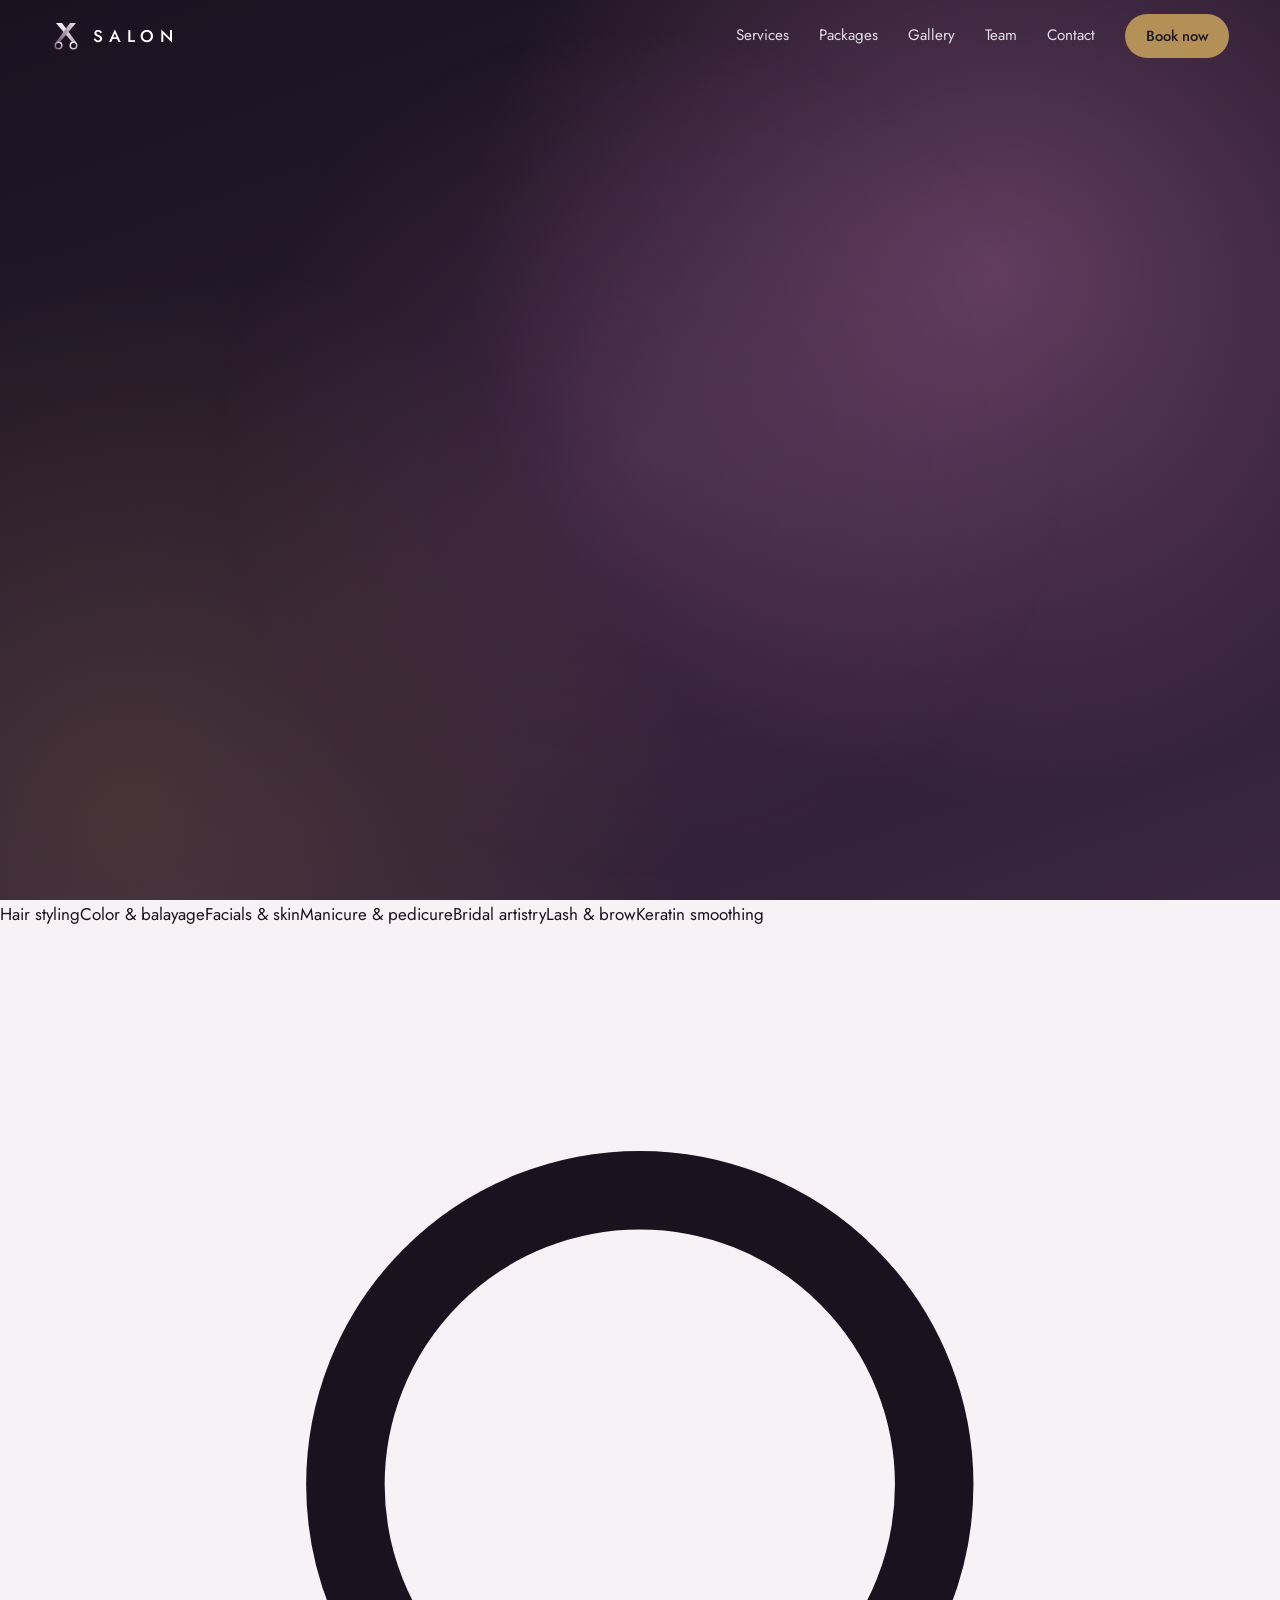
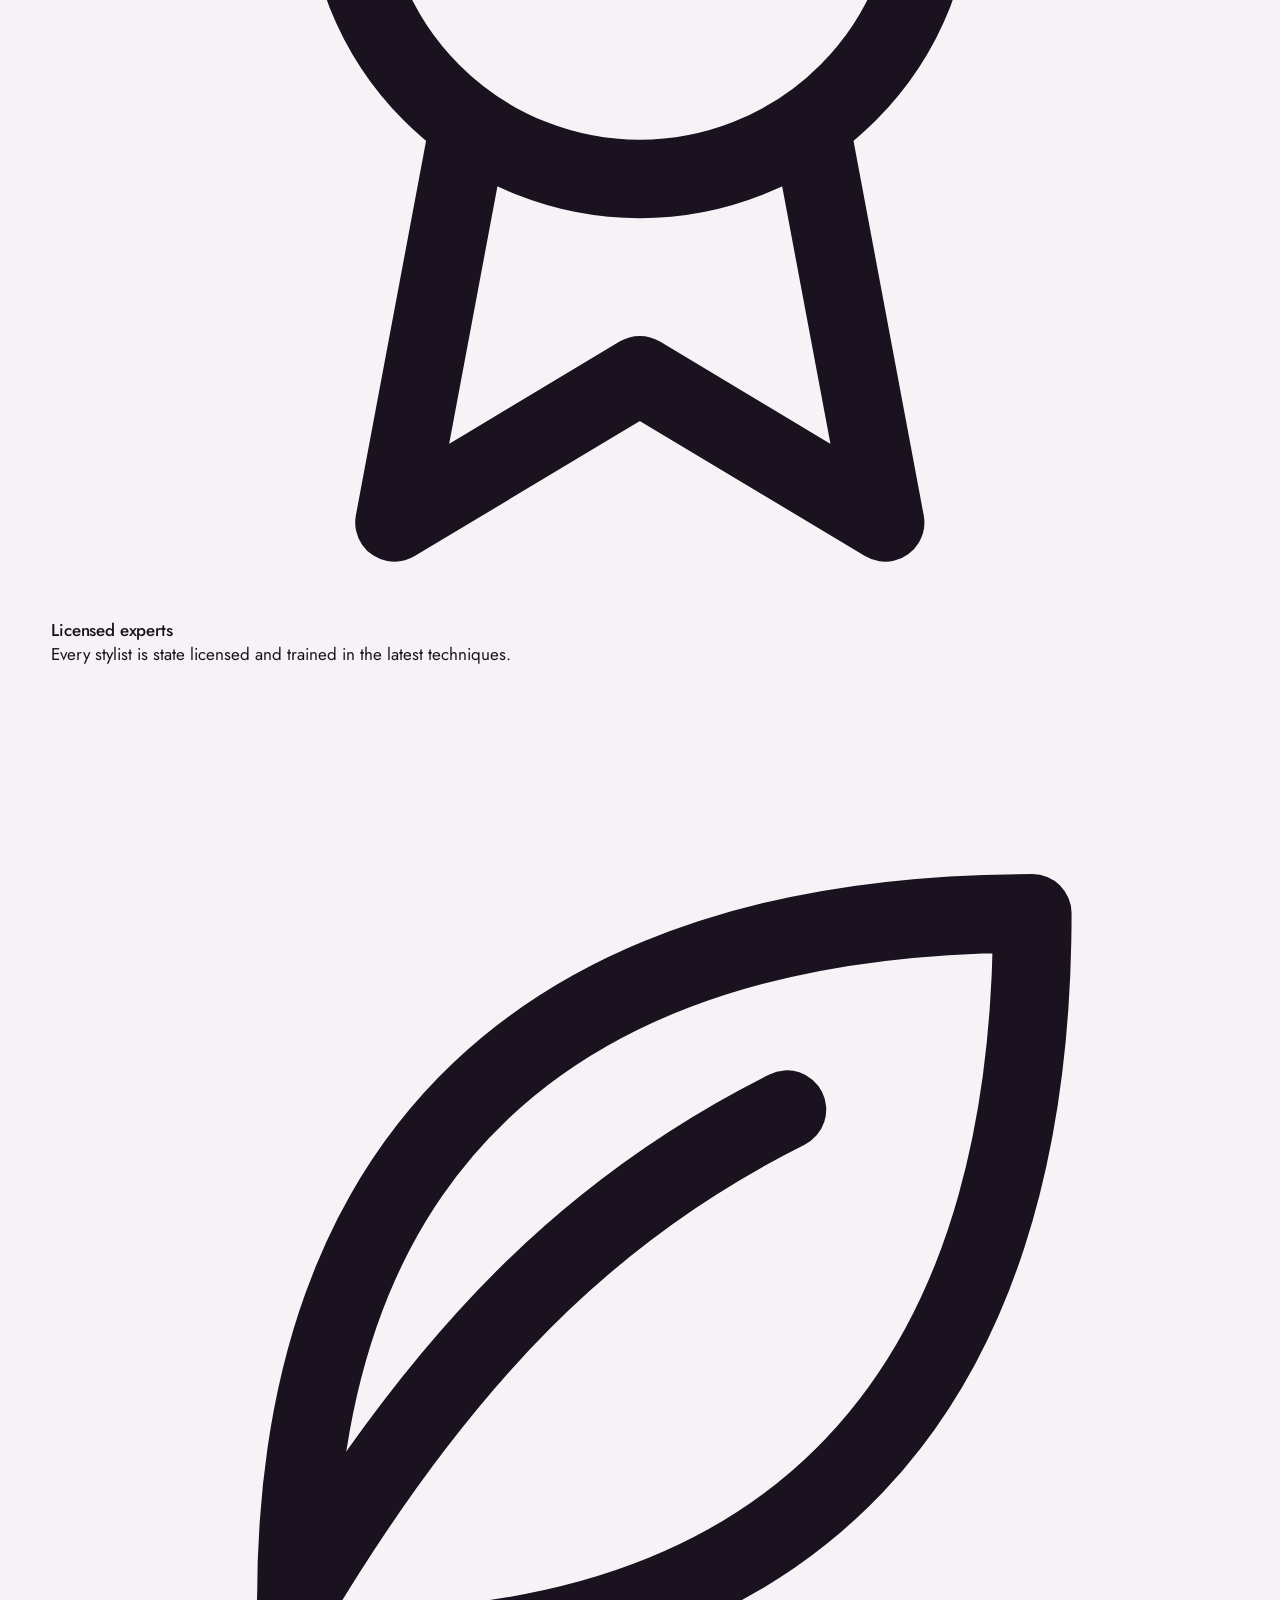
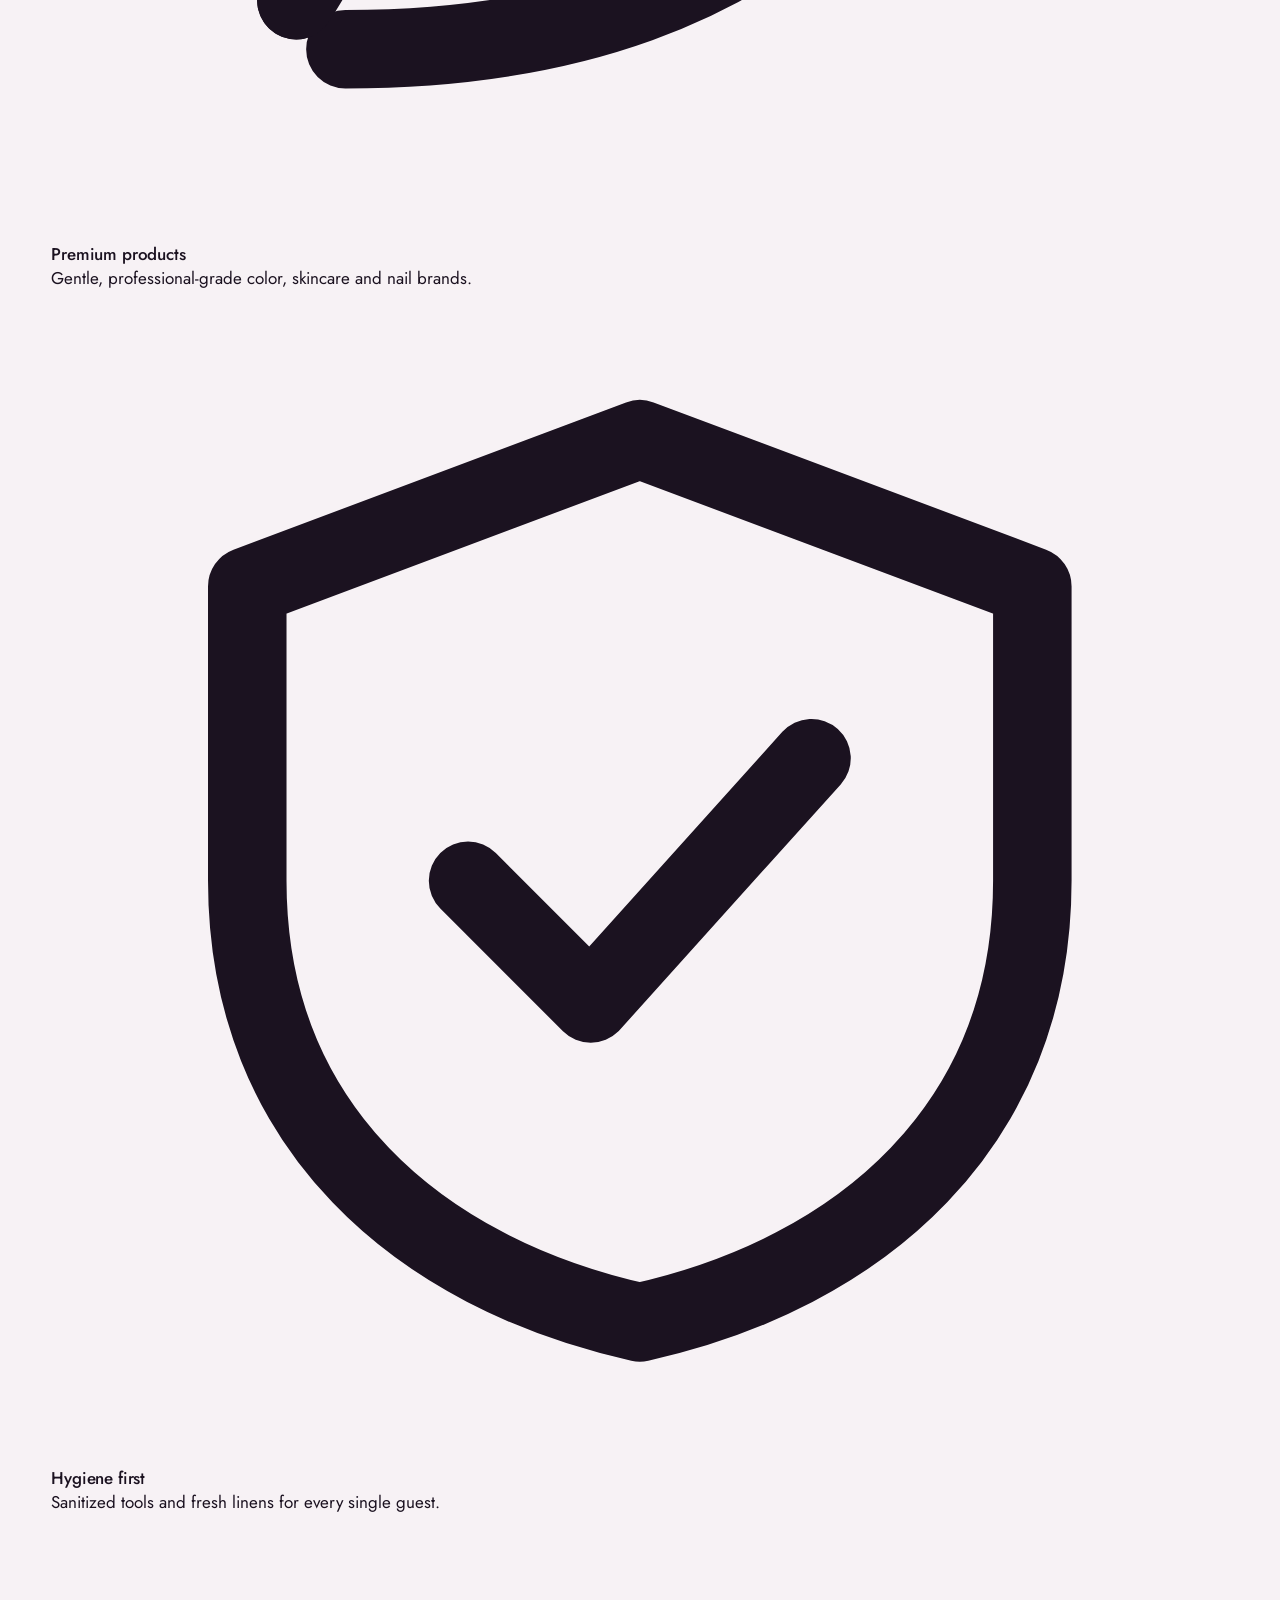
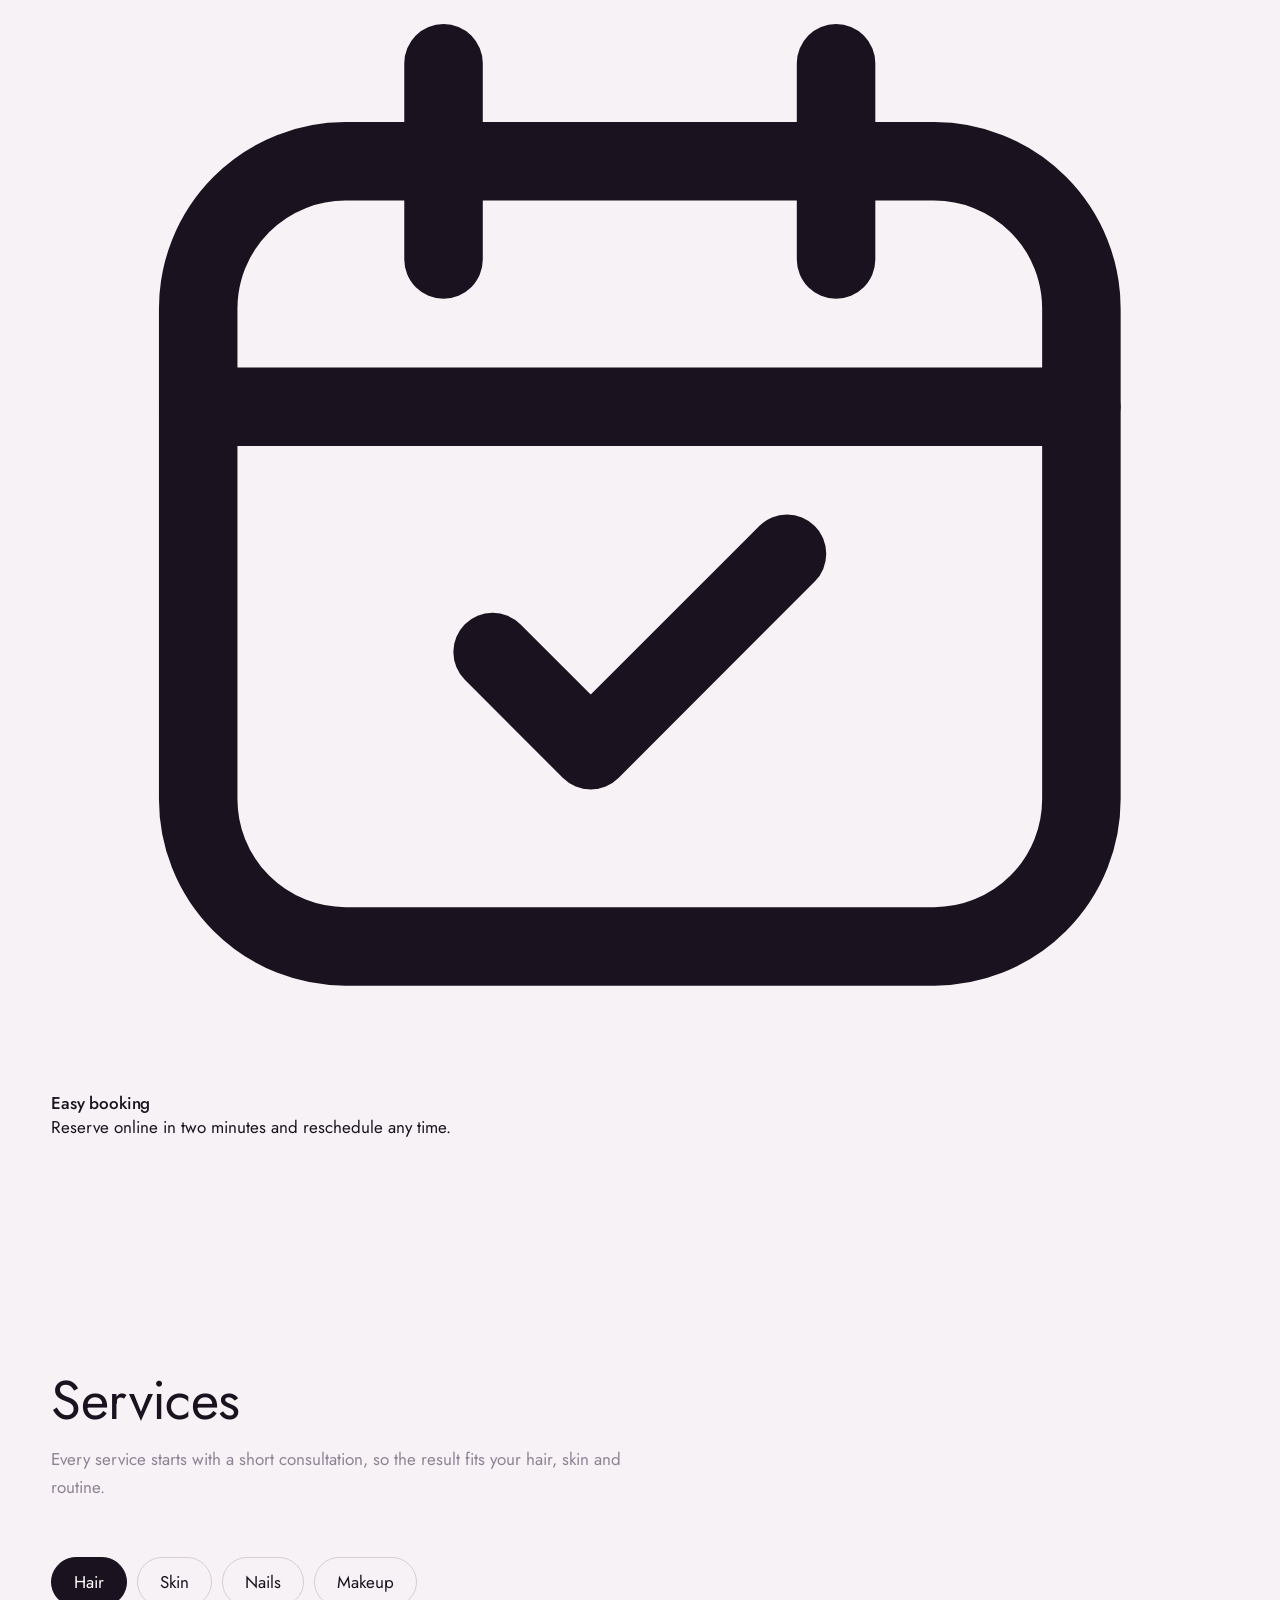
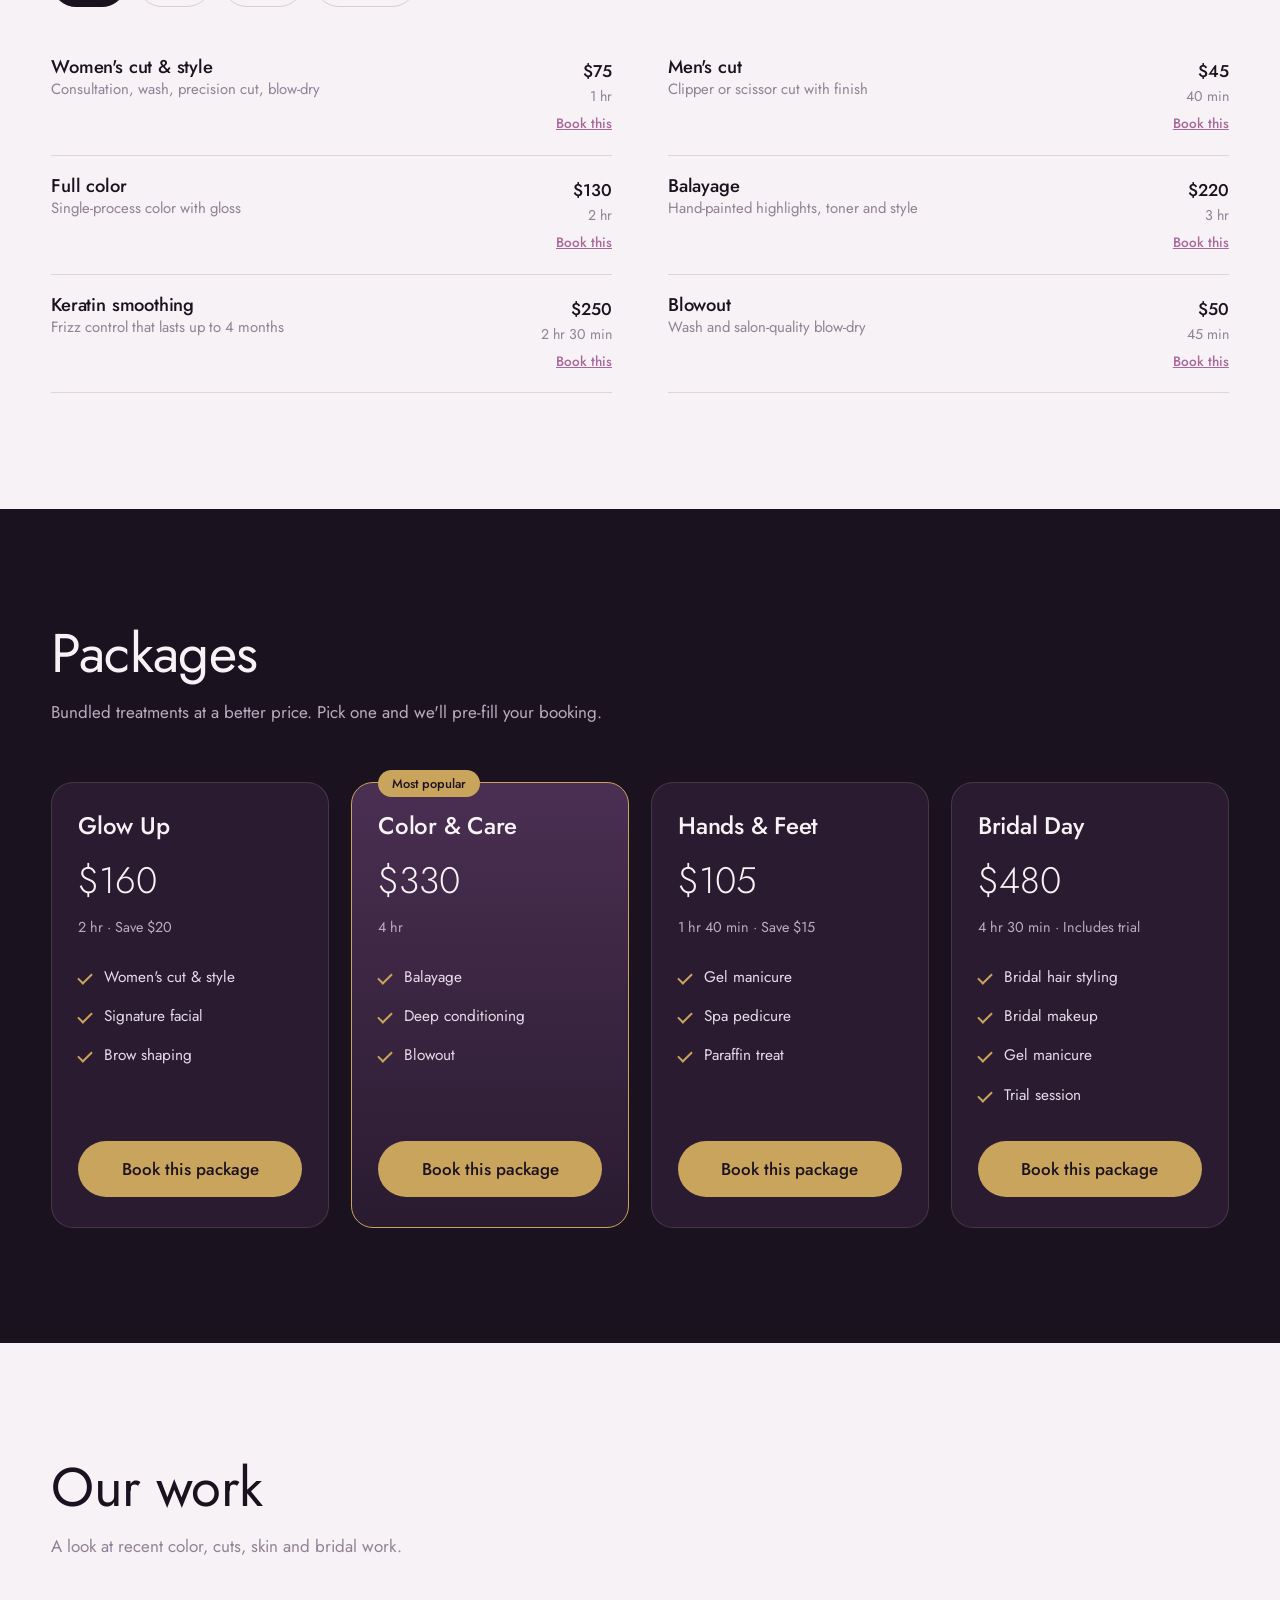
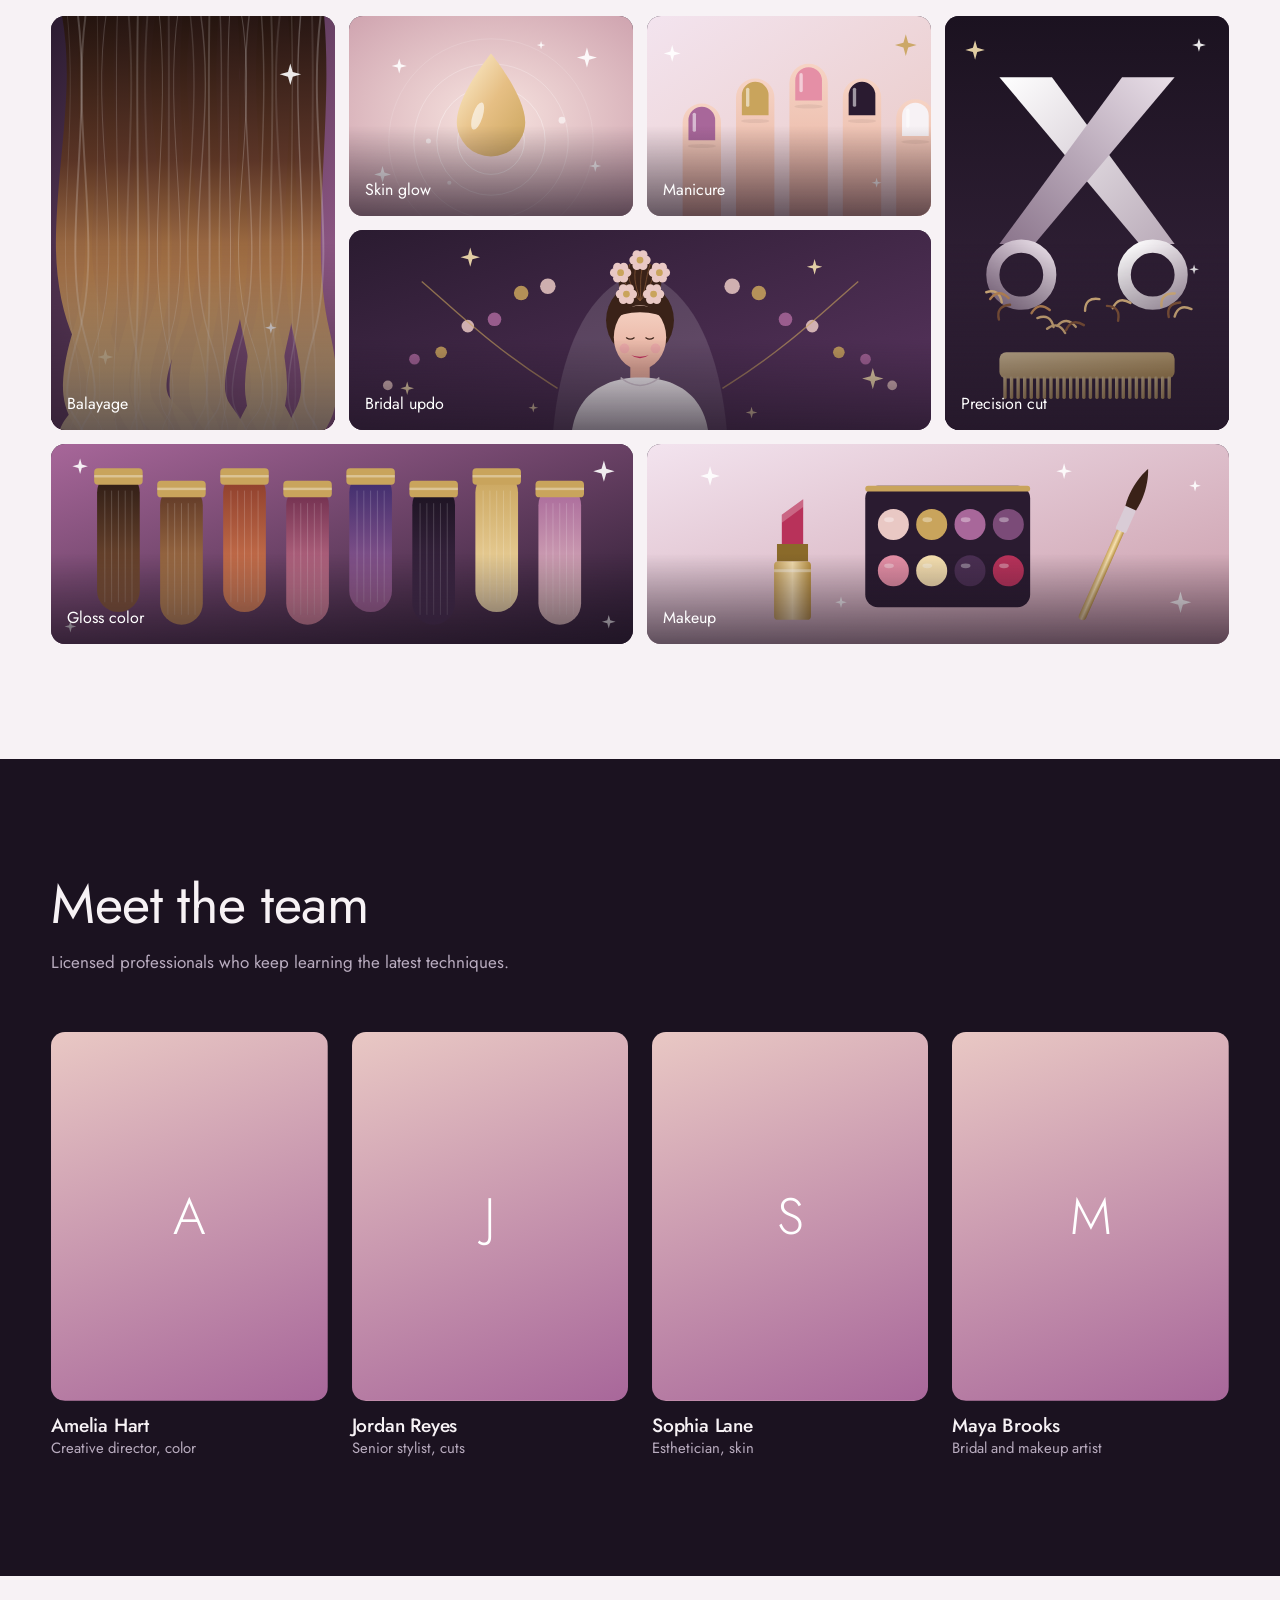
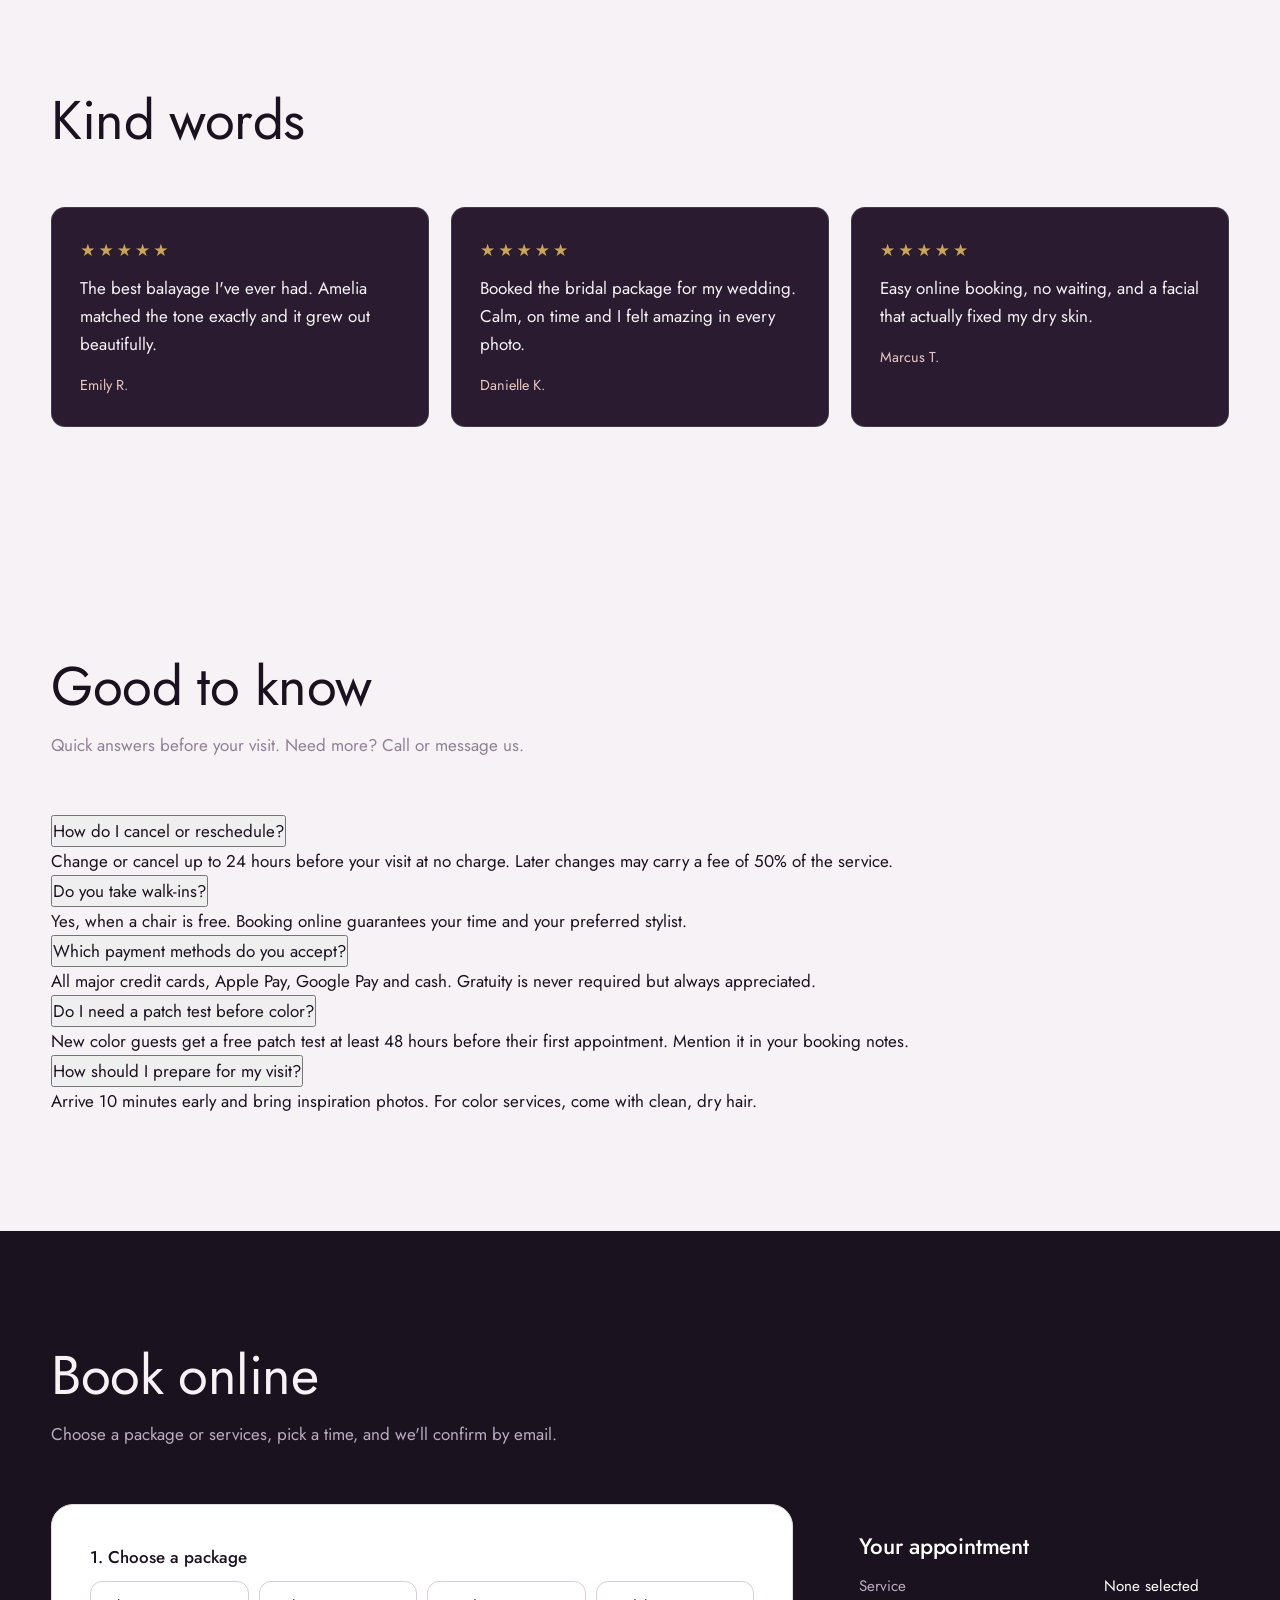
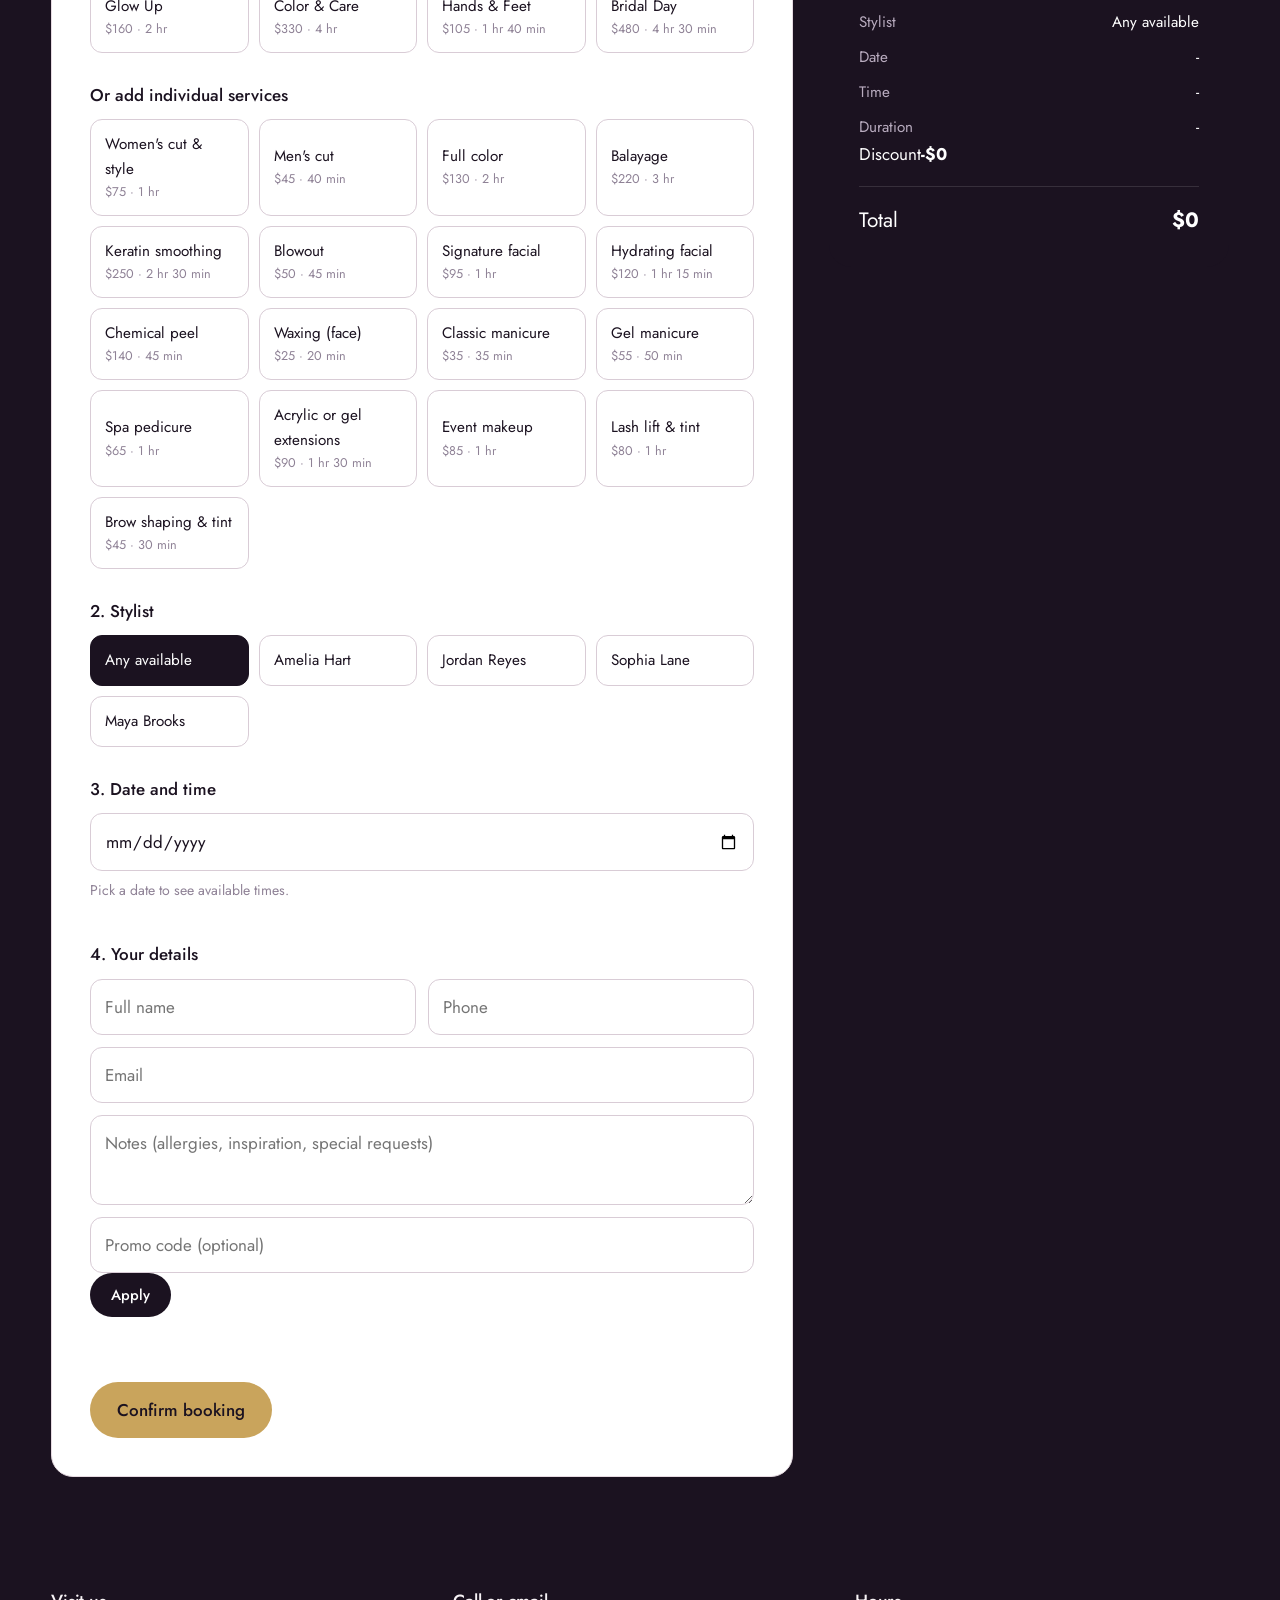
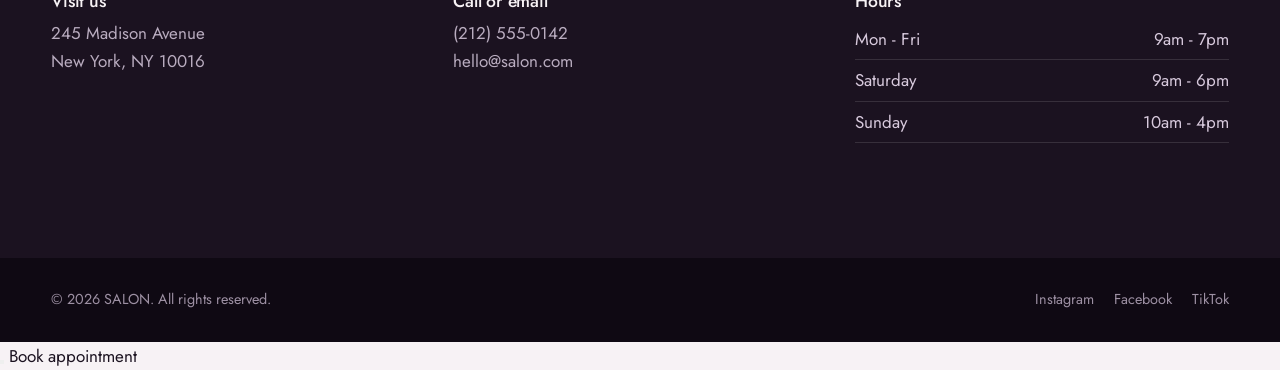
==== commit bb63b677: "Update index.html" ====
--- a/salon/index.html
+++ b/salon/index.html
@@ -6,6 +6,10 @@
 <title>SALON | Hair, Skin, Nails &amp; Bridal</title>
 <meta name="description" content="SALON is a full-service beauty salon offering hair, color, skin, nails, makeup and bridal packages. Book your appointment online.">
 <meta name="theme-color" content="#1b1220">
+<meta property="og:type" content="website">
+<meta property="og:title" content="SALON | Hair, Skin, Nails &amp; Bridal">
+<meta property="og:description" content="Hair, color, skin, nails and bridal artistry. Book your appointment online in under two minutes.">
+<script type="application/ld+json">{"@context":"https://schema.org","@type":"HairSalon","name":"SALON","telephone":"+1-212-555-0142","email":"hello@salon.com","address":{"@type":"PostalAddress","streetAddress":"245 Madison Avenue","addressLocality":"New York","addressRegion":"NY","postalCode":"10016","addressCountry":"US"},"openingHours":["Mo-Fr 09:00-19:00","Sa 09:00-18:00","Su 10:00-16:00"],"priceRange":"$$"}</script>
 <link rel="icon" type="image/svg+xml" href="assets/logo.svg">
 <link rel="preconnect" href="https://fonts.googleapis.com">
 <link rel="preconnect" href="https://fonts.gstatic.com" crossorigin>
@@ -34,6 +38,8 @@
   <div class="intro-count" id="count">001</div>
 </div>
 
+<div class="progress" id="progress" aria-hidden="true"></div>
+
 <header class="nav" id="nav">
   <div class="wrap nav-in">
     <a href="#top" class="brand" aria-label="SALON home"><img src="assets/logo.svg" alt="">SALON</a>
@@ -50,7 +56,9 @@
 </header>
 
 <main id="top">
-  <section class="hero">
+  <section class="hero" id="hero">
+    <div class="orb orb1" aria-hidden="true"></div><div class="orb orb2" aria-hidden="true"></div>
+    <div class="sparkles" id="sparkles" aria-hidden="true"></div>
     <div class="wrap hero-grid">
       <div>
         <h1 class="hz" style="--d:.05s">Look like you. Only more so.</h1>
@@ -60,9 +68,9 @@
           <a href="#packages" class="btn ghost">See packages</a>
         </div>
         <div class="hero-stats hz" style="--d:.5s">
-          <div><b>12+</b><span>Years in business</span></div>
-          <div><b>8,500</b><span>Happy clients</span></div>
-          <div><b>4.9/5</b><span>Average rating</span></div>
+          <div><b data-count="12" data-suffix="+">12+</b><span>Years in business</span></div>
+          <div><b data-count="8500" data-comma="1">8,500</b><span>Happy clients</span></div>
+          <div><b data-count="4.9" data-dec="1" data-suffix="/5">4.9/5</b><span>Average rating</span></div>
         </div>
       </div>
       <div class="hero-art hz" style="--d:.2s" role="img" aria-label="SALON emblem: crossed scissors">
@@ -70,6 +78,19 @@
         <img class="mark" src="assets/logo.svg" alt="">
         <div class="badge">Walk-ins welcome when chairs are free. Booking guarantees yours.</div>
       </div>
+    </div>
+  </section>
+
+  <div class="marquee" aria-hidden="true"><div class="mq-track" id="mq">
+    <span>Hair styling</span><span>Color &amp; balayage</span><span>Facials &amp; skin</span><span>Manicure &amp; pedicure</span><span>Bridal artistry</span><span>Lash &amp; brow</span><span>Keratin smoothing</span>
+  </div></div>
+
+  <section class="feat" id="why">
+    <div class="wrap feat-grid">
+      <div class="ft"><span class="ico"><svg viewBox="0 0 24 24" fill="none" stroke="currentColor" stroke-width="1.6" stroke-linecap="round" stroke-linejoin="round"><circle cx="12" cy="9" r="6"/><path d="M8.5 14L7 22l5-3 5 3-1.5-8"/></svg></span><h4>Licensed experts</h4><p>Every stylist is state licensed and trained in the latest techniques.</p></div>
+      <div class="ft"><span class="ico"><svg viewBox="0 0 24 24" fill="none" stroke="currentColor" stroke-width="1.6" stroke-linecap="round" stroke-linejoin="round"><path d="M5 19c0-9 5-14 15-14 0 10-5 15-14 15"/><path d="M5 19c3-5 6-8 10-10"/></svg></span><h4>Premium products</h4><p>Gentle, professional-grade color, skincare and nail brands.</p></div>
+      <div class="ft"><span class="ico"><svg viewBox="0 0 24 24" fill="none" stroke="currentColor" stroke-width="1.6" stroke-linecap="round" stroke-linejoin="round"><path d="M12 3l8 3v6c0 5-3.5 8-8 9-4.5-1-8-4-8-9V6z"/><path d="M8.5 12l2.5 2.5 4.5-5"/></svg></span><h4>Hygiene first</h4><p>Sanitized tools and fresh linens for every single guest.</p></div>
+      <div class="ft"><span class="ico"><svg viewBox="0 0 24 24" fill="none" stroke="currentColor" stroke-width="1.6" stroke-linecap="round" stroke-linejoin="round"><rect x="3" y="5" width="18" height="16" rx="3"/><path d="M3 10h18M8 3v4M16 3v4"/><path d="M9 15l2 2 4-4"/></svg></span><h4>Easy booking</h4><p>Reserve online in two minutes and reschedule any time.</p></div>
     </div>
   </section>
 
@@ -123,6 +144,19 @@
         <blockquote><div class="st">★★★★★</div>The best balayage I've ever had. Amelia matched the tone exactly and it grew out beautifully.<cite>Emily R.</cite></blockquote>
         <blockquote><div class="st">★★★★★</div>Booked the bridal package for my wedding. Calm, on time and I felt amazing in every photo.<cite>Danielle K.</cite></blockquote>
         <blockquote><div class="st">★★★★★</div>Easy online booking, no waiting, and a facial that actually fixed my dry skin.<cite>Marcus T.</cite></blockquote>
+      </div>
+    </div>
+  </section>
+
+  <section id="faq" class="feat">
+    <div class="wrap faq-wrap">
+      <div class="sec-head"><h2>Good to know</h2><p>Quick answers before your visit. Need more? Call or message us.</p></div>
+      <div class="acc" id="acc">
+        <div class="qa"><button class="q" aria-expanded="false" aria-controls="a1">How do I cancel or reschedule?<span class="pm" aria-hidden="true"></span></button><div class="a" id="a1"><div><p>Change or cancel up to 24 hours before your visit at no charge. Later changes may carry a fee of 50% of the service.</p></div></div></div>
+        <div class="qa"><button class="q" aria-expanded="false" aria-controls="a2">Do you take walk-ins?<span class="pm" aria-hidden="true"></span></button><div class="a" id="a2"><div><p>Yes, when a chair is free. Booking online guarantees your time and your preferred stylist.</p></div></div></div>
+        <div class="qa"><button class="q" aria-expanded="false" aria-controls="a3">Which payment methods do you accept?<span class="pm" aria-hidden="true"></span></button><div class="a" id="a3"><div><p>All major credit cards, Apple Pay, Google Pay and cash. Gratuity is never required but always appreciated.</p></div></div></div>
+        <div class="qa"><button class="q" aria-expanded="false" aria-controls="a4">Do I need a patch test before color?<span class="pm" aria-hidden="true"></span></button><div class="a" id="a4"><div><p>New color guests get a free patch test at least 48 hours before their first appointment. Mention it in your booking notes.</p></div></div></div>
+        <div class="qa"><button class="q" aria-expanded="false" aria-controls="a5">How should I prepare for my visit?<span class="pm" aria-hidden="true"></span></button><div class="a" id="a5"><div><p>Arrive 10 minutes early and bring inspiration photos. For color services, come with clean, dry hair.</p></div></div></div>
       </div>
     </div>
   </section>
@@ -149,6 +183,8 @@
                 <input id="phone" type="tel" placeholder="Phone" autocomplete="tel" required>
                 <input id="email" type="email" class="full" placeholder="Email" autocomplete="email" required>
                 <textarea id="notes" class="full" placeholder="Notes (allergies, inspiration, special requests)"></textarea>
+                <div class="full promo"><input id="promo" placeholder="Promo code (optional)" autocomplete="off" aria-label="Promo code"><button type="button" class="btn sm dk" id="applyPromo">Apply</button></div>
+                <div class="full promo-msg" id="promoMsg" aria-live="polite"></div>
               </div>
             </div>
             <div class="err" id="err" role="alert"></div>
@@ -170,6 +206,7 @@
             <dt>Time</dt><dd id="sTime">-</dd>
             <dt>Duration</dt><dd id="sDur">-</dd>
           </dl>
+          <div class="disc" id="sDiscRow"><span id="sDiscLbl">Discount</span><b id="sDisc">-$0</b></div>
           <div class="tot"><span>Total</span><b id="sTot">$0</b></div>
         </aside>
       </div>
@@ -187,6 +224,42 @@
 
 <footer><div class="wrap"><span>&copy; <span id="yr"></span> SALON. All rights reserved.</span><span class="soc"><a href="#">Instagram</a><a href="#">Facebook</a><a href="#">TikTok</a></span></div></footer>
 
+<div class="toasts" id="toasts" aria-live="polite"></div>
+<button class="totop" id="toTop" aria-label="Back to top"><svg viewBox="0 0 24 24" fill="none" stroke="currentColor" stroke-width="2.2" stroke-linecap="round" stroke-linejoin="round"><path d="M6 15l6-6 6 6"/></svg></button>
+<a href="#booking" class="m-cta" id="mCta">Book appointment</a>
+
+<!-- Welcome offer popup -->
+<div class="modal" id="offerModal" role="dialog" aria-modal="true" aria-labelledby="offerTitle" hidden>
+  <div class="m-back" data-close></div>
+  <div class="m-card offer">
+    <button class="m-x" data-close aria-label="Close">&times;</button>
+    <div class="offer-art"><span class="ring"></span><img src="assets/logo.svg" alt=""></div>
+    <h3 id="offerTitle">Welcome to SALON</h3>
+    <p>Take 10% off your first visit when you book online.</p>
+    <div class="code"><b id="offerCode">WELCOME10</b><button type="button" id="copyCode">Copy</button></div>
+    <button class="btn" id="claimOffer">Claim and book</button>
+    <button class="m-later" data-close>Maybe later</button>
+  </div>
+</div>
+
+<!-- Package details popup (filled by JS) -->
+<div class="modal" id="pkgModal" role="dialog" aria-modal="true" aria-labelledby="pkgTitle" hidden>
+  <div class="m-back" data-close></div>
+  <div class="m-card pkgm">
+    <button class="m-x" data-close aria-label="Close">&times;</button>
+    <div id="pkgBody"></div>
+  </div>
+</div>
+
+<!-- Gallery lightbox -->
+<div class="modal lb" id="lightbox" role="dialog" aria-modal="true" aria-label="Photo viewer" hidden>
+  <div class="m-back" data-close></div>
+  <button class="m-x" data-close aria-label="Close">&times;</button>
+  <button class="lb-nav prev" id="lbPrev" aria-label="Previous photo"><svg viewBox="0 0 24 24" fill="none" stroke="currentColor" stroke-width="2.2" stroke-linecap="round" stroke-linejoin="round"><path d="M15 6l-6 6 6 6"/></svg></button>
+  <figure class="lb-fig"><img id="lbImg" alt=""><figcaption id="lbCap"></figcaption></figure>
+  <button class="lb-nav next" id="lbNext" aria-label="Next photo"><svg viewBox="0 0 24 24" fill="none" stroke="currentColor" stroke-width="2.2" stroke-linecap="round" stroke-linejoin="round"><path d="M9 6l6 6-6 6"/></svg></button>
+</div>
+
 <script src="js/main.js"></script>
 </body>
 </html>
